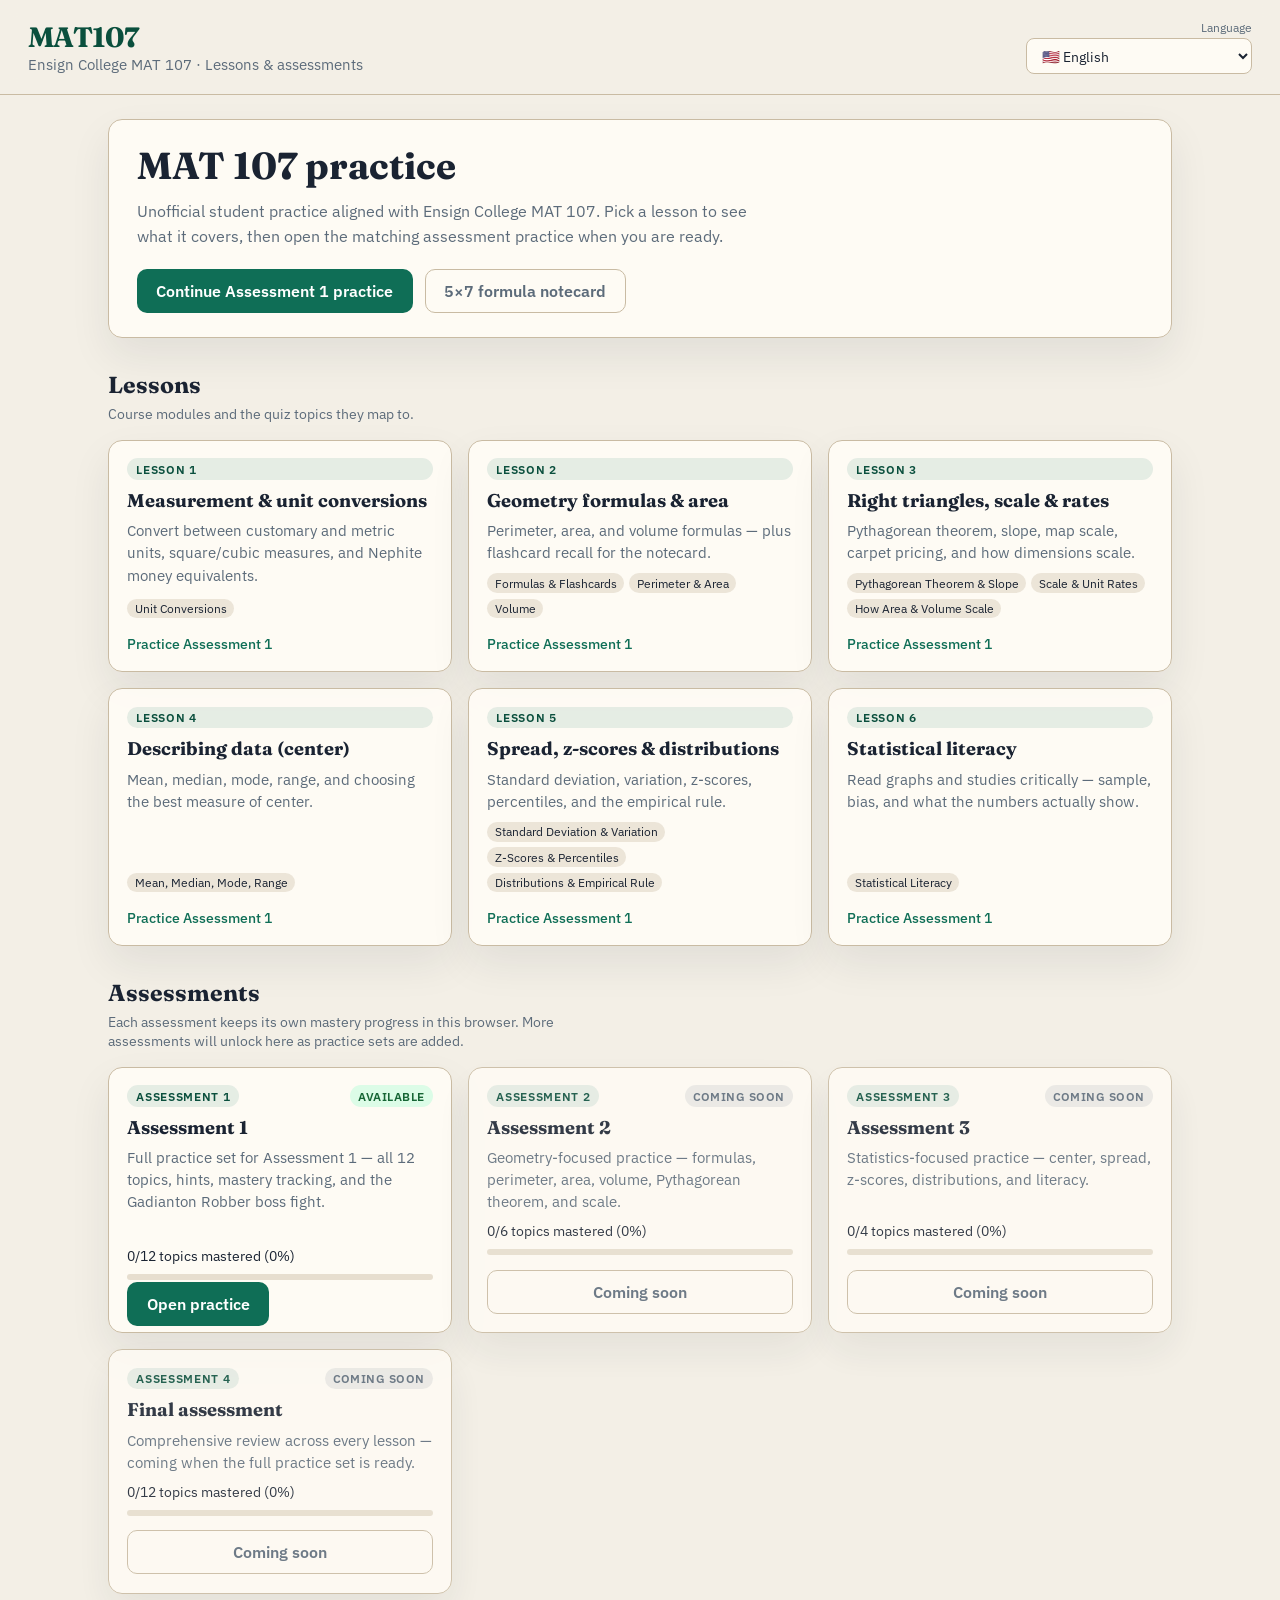
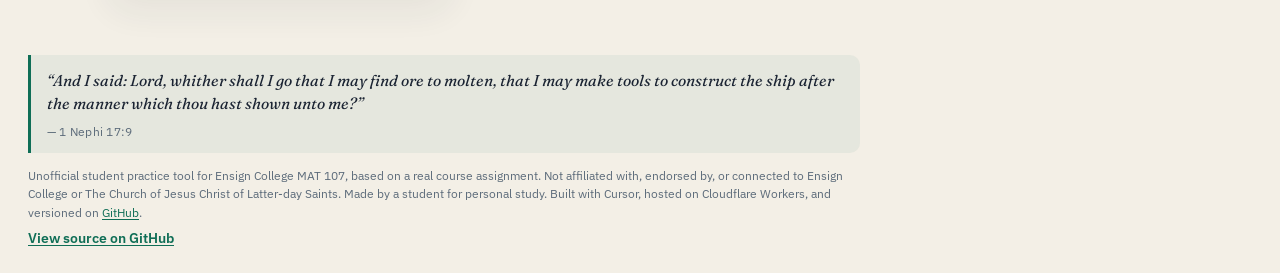
==== index.html @ e467c23d "Add course hub with lessons and multi-assessment routing. Move the quiz to quiz.html with per-assess" ====
<!DOCTYPE html>
<html lang="en" data-i18n-title="course.title">
<head>
  <meta charset="UTF-8" />
  <meta name="viewport" content="width=device-width, initial-scale=1" />
  <title>Ensign College MAT 107 · Lessons &amp; assessments</title>
  <link rel="preconnect" href="https://fonts.googleapis.com" />
  <link rel="preconnect" href="https://fonts.gstatic.com" crossorigin />
  <link href="https://fonts.googleapis.com/css2?family=Fraunces:opsz,wght@9..144,500;9..144,700&family=IBM+Plex+Sans:wght@400;500;600&family=IBM+Plex+Mono:wght@400;500&display=swap" rel="stylesheet" />
  <link rel="stylesheet" href="css/style.css" />
</head>
<body class="course-page">
  <div class="bg-grid" aria-hidden="true"></div>
  <header class="top">
    <div class="brand">
      <span class="brand-mark">MAT107</span>
      <span class="brand-sub" data-i18n="course.brand_sub">Ensign College MAT 107 · Lessons &amp; assessments</span>
    </div>
    <div class="top-right">
      <label class="lang-wrap" for="lang-select">
        <span class="lang-label" data-i18n="lang_label">Language</span>
        <select id="lang-select" class="lang-select" aria-label="Language"></select>
      </label>
    </div>
  </header>

  <main class="course-layout">
    <section class="panel course-intro">
      <h1 class="course-title" data-i18n="course.heading">MAT 107 practice</h1>
      <p class="course-lead" data-i18n="course.lead">Unofficial student practice aligned with Ensign College MAT 107. Pick a lesson to see what it covers, then open the matching assessment practice when you are ready.</p>
      <div class="course-quick">
        <a class="primary course-cta" href="quiz.html?a=assessment1" data-i18n="course.continue_a1">Continue Assessment 1 practice</a>
        <a class="ghost course-cta" href="notecard.html" target="_blank" rel="noopener" data-i18n="btn_notecard">5×7 formula notecard</a>
      </div>
    </section>

    <section class="course-section">
      <h2 data-i18n="course.lessons_heading">Lessons</h2>
      <p class="muted section-blurb" data-i18n="course.lessons_blurb">Course modules and the quiz topics they map to.</p>
      <div id="lesson-list" class="card-grid" aria-live="polite"></div>
    </section>

    <section class="course-section">
      <h2 data-i18n="course.assessments_heading">Assessments</h2>
      <p class="muted section-blurb" data-i18n="course.assessments_blurb">Each assessment keeps its own mastery progress in this browser. More assessments will unlock here as practice sets are added.</p>
      <div id="assessment-list" class="card-grid" aria-live="polite"></div>
    </section>
  </main>

  <footer class="site-footer">
    <blockquote class="scripture-quote">
      <p data-i18n="scripture_quote">“And I said: Lord, whither shall I go that I may find ore to molten, that I may make tools to construct the ship after the manner which thou hast shown unto me?”</p>
      <cite data-i18n="scripture_cite">— 1 Nephi 17:9</cite>
    </blockquote>
    <p data-i18n-html="disclaimer">Unofficial student practice tool for Ensign College MAT 107, based on a real course assignment. Not affiliated with, endorsed by, or connected to Ensign College or The Church of Jesus Christ of Latter-day Saints. Made by a student for personal study. Built with Cursor, hosted on Cloudflare Workers, and versioned on <a href="https://github.com/aaronjsmith/mat107" target="_blank" rel="noopener noreferrer">GitHub</a>.</p>
    <p class="footer-links"><a href="https://github.com/aaronjsmith/mat107" target="_blank" rel="noopener noreferrer" data-i18n="footer_github">View source on GitHub</a></p>
  </footer>

  <script src="lang/languages.js"></script>
  <script src="lang/en.js"></script>
  <script src="js/assessments.js"></script>
  <script src="js/i18n.js"></script>
  <script src="js/course.js"></script>
</body>
</html>
---- css/style.css ----
:root {
  --ink: #1a2332;
  --muted: #5c6b7a;
  --paper: #f3efe6;
  --panel: rgba(255, 252, 246, 0.92);
  --line: #c9bba3;
  --accent: #0f6e56;
  --accent-deep: #0a4f3d;
  --warn: #9a3412;
  --good: #166534;
  --bad: #991b1b;
  --good-bg: #dcfce7;
  --bad-bg: #fee2e2;
  --shadow: 0 18px 40px rgba(26, 35, 50, 0.08);
  --radius: 14px;
  --font: "IBM Plex Sans", system-ui, sans-serif;
  --display: "Fraunces", Georgia, serif;
  --mono: "IBM Plex Mono", ui-monospace, monospace;
}

* { box-sizing: border-box; }

html, body {
  margin: 0;
  min-height: 100%;
  font-family: var(--font);
  color: var(--ink);
  background: var(--paper);
}

.bg-grid {
  position: fixed;
  inset: 0;
  z-index: -1;
  background:
    radial-gradient(ellipse 80% 50% at 10% -10%, rgba(15, 110, 86, 0.12), transparent 55%),
    radial-gradient(ellipse 60% 40% at 100% 0%, rgba(154, 52, 18, 0.08), transparent 50%),
    linear-gradient(rgba(201, 187, 163, 0.35) 1px, transparent 1px),
    linear-gradient(90deg, rgba(201, 187, 163, 0.35) 1px, transparent 1px);
  background-size: auto, auto, 28px 28px, 28px 28px;
}

.top {
  display: flex;
  flex-wrap: wrap;
  align-items: center;
  justify-content: space-between;
  gap: 1rem;
  padding: 1.25rem 1.75rem;
  border-bottom: 1px solid var(--line);
  backdrop-filter: blur(8px);
  background: rgba(243, 239, 230, 0.75);
}

.top-right {
  display: flex;
  flex-wrap: wrap;
  align-items: center;
  gap: 1.25rem;
}

.lang-wrap {
  display: flex;
  flex-direction: column;
  align-items: flex-end;
  gap: 0.2rem;
  font-size: 0.75rem;
  color: var(--muted);
}

.lang-select {
  font-family: var(--font), "Segoe UI Emoji", "Apple Color Emoji", "Noto Color Emoji", sans-serif;
  font-size: 0.9rem;
  color: var(--ink);
  background: var(--panel);
  border: 1px solid var(--line);
  border-radius: 8px;
  padding: 0.4rem 0.65rem;
  min-width: 13rem;
  cursor: pointer;
}

html[dir="rtl"] .lang-wrap {
  align-items: flex-start;
}

.brand-mark {
  font-family: var(--display);
  font-weight: 700;
  font-size: 1.75rem;
  letter-spacing: -0.02em;
  color: var(--accent-deep);
  display: block;
}

.brand-sub {
  color: var(--muted);
  font-size: 0.95rem;
}

.site-footer {
  margin: 0 auto;
  padding: 0.85rem 1.75rem 1.5rem;
  max-width: 1400px;
}

.scripture-quote {
  margin: 0 0 0.85rem;
  padding: 0.85rem 1rem;
  border-left: 3px solid var(--accent);
  background: rgba(15, 110, 86, 0.06);
  border-radius: 0 10px 10px 0;
  max-width: 52rem;
}

.scripture-quote p {
  margin: 0;
  font-family: var(--display);
  font-size: 0.98rem;
  line-height: 1.5;
  color: var(--ink);
  font-style: italic;
  max-width: none;
}

.scripture-quote cite {
  display: block;
  margin-top: 0.45rem;
  font-family: var(--font);
  font-style: normal;
  font-size: 0.78rem;
  color: var(--muted);
  letter-spacing: 0.02em;
}

.site-footer > p {
  margin: 0;
  font-size: 0.78rem;
  line-height: 1.45;
  color: var(--muted);
  max-width: 52rem;
}

.site-footer a {
  color: var(--accent);
  text-underline-offset: 2px;
}

.site-footer .footer-links {
  margin-top: 0.55rem;
  font-size: 0.85rem;
  font-weight: 600;
}

.stats-bar {
  display: flex;
  gap: 1.5rem;
}

.stat {
  text-align: right;
}

.stat-val {
  display: block;
  font-family: var(--mono);
  font-weight: 500;
  font-size: 1.35rem;
}

.stat-lbl {
  font-size: 0.75rem;
  text-transform: uppercase;
  letter-spacing: 0.06em;
  color: var(--muted);
}

.layout {
  display: grid;
  grid-template-columns: minmax(200px, 240px) minmax(0, 1fr) minmax(200px, 260px);
  gap: 1.25rem;
  padding: 1.25rem 1.75rem 2.5rem;
  max-width: 1280px;
  margin: 0 auto;
}

.panel {
  background: var(--panel);
  border: 1px solid var(--line);
  border-radius: var(--radius);
  box-shadow: var(--shadow);
  padding: 1.15rem 1.2rem;
}

.panel h2 {
  font-family: var(--display);
  font-size: 1.15rem;
  margin: 0 0 0.35rem;
}

.muted {
  color: var(--muted);
  font-size: 0.85rem;
  margin: 0 0 1rem;
  line-height: 1.4;
}

.topic, .topic-list .topic {
  display: block;
  width: 100%;
  text-align: left;
  border: 1px solid transparent;
  background: transparent;
  padding: 0.55rem 0.7rem;
  border-radius: 8px;
  font: inherit;
  color: var(--ink);
  cursor: pointer;
  margin-bottom: 0.25rem;
}

.topic:hover { background: rgba(15, 110, 86, 0.08); }
.topic.active {
  background: rgba(15, 110, 86, 0.14);
  border-color: rgba(15, 110, 86, 0.35);
  font-weight: 600;
}

.topic.topic-sub {
  margin-left: 0.85rem;
  width: calc(100% - 0.85rem);
  font-size: 0.92rem;
  padding-top: 0.4rem;
  padding-bottom: 0.4rem;
  color: var(--muted);
}

.topic.topic-sub.active {
  color: var(--ink);
}

.topic.topic-boss {
  margin-top: 0.65rem;
  border: 1px solid rgba(180, 83, 9, 0.35);
  background: rgba(180, 83, 9, 0.08);
  font-weight: 600;
}

.topic.topic-boss:hover:not(:disabled) {
  background: rgba(180, 83, 9, 0.14);
}

.topic.topic-boss.active {
  background: rgba(180, 83, 9, 0.2);
  border-color: rgba(180, 83, 9, 0.55);
}

.topic.topic-boss:disabled {
  opacity: 0.55;
  cursor: not-allowed;
}

.topic.topic-boss.cleared {
  border-color: rgba(15, 110, 86, 0.45);
  background: rgba(15, 110, 86, 0.12);
}

.topic.topic-boss.practice {
  border-style: dashed;
}

.topic .m {
  float: right;
  font-family: var(--mono);
  font-size: 0.8rem;
  color: var(--muted);
}

.linkish {
  background: none;
  border: none;
  color: var(--accent);
  font: inherit;
  font-size: 0.9rem;
  cursor: pointer;
  padding: 0;
  margin-top: 1rem;
  text-decoration: underline;
  text-underline-offset: 3px;
}

a.linkish {
  display: inline-block;
}

.linkish.danger { color: var(--warn); }

.progress-actions {
  display: flex;
  flex-direction: column;
  align-items: flex-start;
  gap: 0.55rem;
  margin-top: 1.25rem;
}

.progress-actions .linkish {
  margin-top: 0;
}

.progress-actions .notecard-note {
  margin: -0.15rem 0 0.15rem;
  font-size: 0.72rem;
  max-width: 14rem;
  line-height: 1.35;
}

.quiz {
  min-height: 420px;
  display: flex;
  flex-direction: column;
}

.quiz-meta {
  display: flex;
  flex-direction: column;
  align-items: stretch;
  gap: 0.65rem;
  margin-bottom: 0.75rem;
}

.quiz-meta-row {
  display: flex;
  justify-content: space-between;
  align-items: center;
  gap: 0.75rem;
  min-width: 0;
}

.quiz-meta-left {
  display: flex;
  align-items: center;
  gap: 0.55rem;
  min-width: 0;
}

.boss-face {
  display: flex;
  align-items: center;
  justify-content: center;
  align-self: center;
  width: auto;
  height: auto;
  margin: 0.15rem 0 0.25rem;
  padding: 0;
  font-size: 72pt;
  line-height: 1;
  border: none;
  border-radius: 0;
  background: transparent;
  flex-shrink: 0;
  transition: transform 0.15s ease;
}

.boss-face[hidden] {
  display: none !important;
}

.boss-face.hit {
  animation: boss-hit 2s ease;
  filter: drop-shadow(0 0 10px rgba(220, 38, 38, 0.95))
    drop-shadow(0 0 22px rgba(185, 28, 28, 0.75))
    drop-shadow(0 0 36px rgba(153, 27, 27, 0.45));
}

.boss-face.dead {
  animation: boss-dead 0.55s ease;
}

@keyframes boss-hit {
  0% { transform: scale(1) rotate(0deg); }
  12% { transform: scale(1.28) rotate(-14deg); }
  28% { transform: scale(0.9) rotate(10deg); }
  45% { transform: scale(1.12) rotate(-6deg); }
  65% { transform: scale(0.96) rotate(4deg); }
  100% { transform: scale(1) rotate(0deg); }
}

@keyframes boss-dead {
  0% { transform: scale(1); }
  40% { transform: scale(1.4) rotate(10deg); }
  100% { transform: scale(1); }
}

.pill {
  display: inline-block;
  font-size: 0.75rem;
  font-weight: 600;
  letter-spacing: 0.04em;
  text-transform: uppercase;
  background: rgba(15, 110, 86, 0.12);
  color: var(--accent-deep);
  padding: 0.35rem 0.65rem;
  border-radius: 999px;
}

.prompt {
  font-family: var(--display);
  font-weight: 500;
  font-size: clamp(1.25rem, 2.2vw, 1.65rem);
  line-height: 1.35;
  margin: 0 0 1rem;
  white-space: pre-wrap;
}

.figure {
  display: flex;
  justify-content: center;
  align-items: center;
  margin: 0.25rem 0 1.15rem;
  padding: 0.5rem 0;
}

.figure:has(.emp-chart),
.figure:has(.z-table-wrap),
.figure:has(.q-refs) {
  display: block;
}

.q-refs {
  display: flex;
  flex-direction: column;
  gap: 0.85rem;
  width: 100%;
}

.z-table-wrap {
  width: 100%;
  max-width: 100%;
  background: #fff;
  border: 1px solid var(--line);
  border-radius: 10px;
  padding: 0.65rem 0.55rem 0.75rem;
  box-sizing: border-box;
  overflow-x: auto;
}

.z-table-caption {
  margin: 0 0 0.55rem;
  font-size: 0.78rem;
  color: var(--muted);
  text-align: center;
}

.z-table {
  display: grid;
  grid-template-columns: repeat(4, minmax(7.5rem, 1fr));
  gap: 0.45rem;
  min-width: 32rem;
}

.z-col {
  width: 100%;
  border-collapse: collapse;
  font-size: 0.72rem;
  font-family: var(--mono);
}

.z-col th,
.z-col td {
  padding: 0.22rem 0.35rem;
  text-align: right;
  border-bottom: 1px solid rgba(201, 187, 163, 0.45);
}

.z-col th {
  background: #1e3a5f;
  color: #fff;
  font-weight: 600;
  text-align: center;
  position: sticky;
  top: 0;
}

.z-col td:first-child,
.z-col th:first-child {
  text-align: left;
}

.z-col tr.alt td {
  background: rgba(30, 58, 95, 0.07);
}

.q-svg {
  display: block;
  width: min(100%, 380px);
  max-width: 100%;
  height: auto;
  margin: 0 auto;
  overflow: visible;
  background: #fff;
  border: 1px solid var(--line);
  border-radius: 10px;
  box-sizing: content-box;
}

.emp-chart {
  width: 100%;
  max-width: 100%;
}

.emp-chart-toggle {
  display: inline-flex;
  align-items: center;
  gap: 0.35rem;
  cursor: pointer;
  list-style: none;
  font-family: var(--font);
  font-size: 0.9rem;
  font-weight: 500;
  color: var(--accent-deep);
  background: rgba(15, 110, 86, 0.08);
  border: 1px solid var(--line);
  border-radius: 8px;
  padding: 0.45rem 0.75rem;
  user-select: none;
}

.emp-chart-toggle::-webkit-details-marker {
  display: none;
}

.emp-chart-toggle::before {
  content: "▸";
  font-size: 0.75rem;
  line-height: 1;
  color: var(--accent);
}

.emp-chart[open] .emp-chart-toggle::before {
  content: "▾";
}

.emp-chart-body {
  margin-top: 0.75rem;
  background: #fff;
  border: 1px solid var(--line);
  border-radius: 10px;
  padding: 0.55rem 0.45rem 0.65rem;
}

.emp-chart-caption {
  margin: 0 0 0.45rem;
  font-size: 0.78rem;
  color: var(--muted);
  text-align: center;
}

.emp-curve-svg {
  width: min(100%, 640px);
  border: none;
}

.hint-stack {
  display: flex;
  flex-direction: column;
  gap: 0.65rem;
  margin-bottom: 1rem;
}

.hint {
  background: rgba(154, 52, 18, 0.08);
  border-left: 3px solid var(--warn);
  padding: 0.65rem 0.85rem;
  font-size: 0.95rem;
  margin: 0;
  white-space: pre-wrap;
}

.setup {
  font-family: var(--mono);
  font-size: 0.95rem;
  line-height: 1.45;
  background: rgba(15, 110, 86, 0.08);
  border-left: 3px solid var(--accent);
  padding: 0.75rem 0.9rem;
  margin: 0;
  white-space: pre-wrap;
  overflow-x: auto;
}

.calc {
  font-family: var(--mono);
  font-size: 0.88rem;
  line-height: 1.45;
  background: rgba(30, 58, 95, 0.08);
  border-left: 3px solid #1e3a5f;
  padding: 0.75rem 0.9rem;
  margin: 0;
  white-space: pre-wrap;
  overflow-x: auto;
}

.clarify {
  font-size: 0.95rem;
  line-height: 1.5;
  background: rgba(124, 58, 237, 0.07);
  border-left: 3px solid #7c3aed;
  padding: 0.75rem 0.9rem;
  margin: 0;
  white-space: pre-wrap;
}

.clarify.ai {
  white-space: normal;
}

.clarify-link {
  color: var(--accent-deep);
  font-weight: 600;
}

.clarify-prompt {
  margin-top: 0.65rem;
  font-size: 0.85rem;
}

.clarify-prompt pre {
  margin: 0.4rem 0 0;
  padding: 0.55rem 0.65rem;
  background: rgba(26, 35, 50, 0.06);
  border-radius: 8px;
  white-space: pre-wrap;
  font-family: var(--mono);
  font-size: 0.8rem;
}

.hint-btns {
  display: flex;
  flex-wrap: wrap;
  gap: 0.5rem 0.85rem;
  justify-content: flex-end;
}

.hint-btns .linkish {
  margin-top: 0;
}

.hint-btns .linkish:disabled {
  color: var(--muted);
  text-decoration: none;
  cursor: default;
}

.choices {
  display: flex;
  flex-direction: column;
  gap: 0.5rem;
  margin-bottom: 1rem;
}

.choice {
  text-align: left;
  font: inherit;
  padding: 0.85rem 1rem;
  border-radius: 10px;
  border: 1px solid var(--line);
  background: #fff;
  cursor: pointer;
  transition: border-color 0.15s, background 0.15s;
}

.choice:hover:not(:disabled) {
  border-color: var(--accent);
  background: rgba(15, 110, 86, 0.06);
}

.choice:disabled { cursor: default; opacity: 0.95; }
.choice.right { border-color: var(--good); background: var(--good-bg); }
.choice.wrong { border-color: var(--bad); background: var(--bad-bg); }

.answer-form label {
  display: block;
  font-size: 0.8rem;
  text-transform: uppercase;
  letter-spacing: 0.05em;
  color: var(--muted);
  margin-bottom: 0.35rem;
}

.input-row {
  display: flex;
  align-items: center;
  gap: 0.5rem;
  margin-bottom: 0.5rem;
}

#q-input {
  flex: 1;
  font-family: var(--mono);
  font-size: 1.1rem;
  padding: 0.7rem 0.85rem;
  border: 1px solid var(--line);
  border-radius: 10px;
  background: #fff;
}

#q-input:focus {
  outline: 2px solid rgba(15, 110, 86, 0.35);
  border-color: var(--accent);
}

.unit {
  font-family: var(--mono);
  color: var(--muted);
  white-space: nowrap;
}

.multi-fields {
  display: flex;
  flex-direction: column;
  gap: 0.85rem;
}

.multi-field label {
  display: block;
  font-size: 0.8rem;
  text-transform: uppercase;
  letter-spacing: 0.05em;
  color: var(--muted);
  margin-bottom: 0.35rem;
}

.multi-field .input-row {
  margin-bottom: 0;
}

.multi-field input {
  flex: 1;
  font-family: var(--mono);
  font-size: 1.1rem;
  padding: 0.7rem 0.85rem;
  border: 1px solid var(--line);
  border-radius: 10px;
  background: #fff;
}

.multi-field input:focus {
  outline: 2px solid rgba(15, 110, 86, 0.35);
  border-color: var(--accent);
}

.multi-widget-label {
  display: block;
  font-size: 0.8rem;
  text-transform: uppercase;
  letter-spacing: 0.05em;
  color: var(--muted);
  margin-bottom: 0.35rem;
}

.fraction-input {
  display: inline-grid;
  grid-template-columns: 1fr;
  justify-items: center;
  gap: 0.15rem;
  min-width: 5rem;
}

.fraction-input input {
  width: 4.5rem;
  text-align: center;
}

.fraction-bar {
  display: block;
  width: 100%;
  height: 2px;
  background: var(--ink);
  border-radius: 1px;
}

.multi-unit-value .unit-value-row {
  align-items: stretch;
}

.multi-unit-value .unit-value-row input {
  flex: 1;
  min-width: 5rem;
}

.unit-select {
  font-family: var(--mono);
  font-size: 1rem;
  padding: 0.65rem 0.75rem;
  border: 1px solid var(--line);
  border-radius: 10px;
  background: #fff;
  min-width: 7rem;
}

.digit-input {
  width: 2.4rem !important;
  flex: 0 0 auto !important;
  text-align: center;
  padding-left: 0.35rem !important;
  padding-right: 0.35rem !important;
}

.division-work {
  font-family: var(--mono);
  font-size: 1.35rem;
  line-height: 1.2;
  display: inline-block;
}

.div-row {
  display: flex;
  align-items: flex-end;
  gap: 0.35rem;
}

.div-gutter {
  width: 2.5rem;
  flex-shrink: 0;
}

.div-quotient-digits {
  display: flex;
  gap: 0.25rem;
  padding-left: 2.85rem;
}

.div-remainder {
  display: flex;
  align-items: center;
  gap: 0.25rem;
  margin-left: 0.5rem;
  font-size: 1rem;
  color: var(--muted);
}

.div-rem-label {
  font-weight: 600;
}

.div-bar {
  height: 2px;
  background: var(--ink);
  margin: 0.15rem 0 0.2rem 2.85rem;
  min-width: 6rem;
}

.problem-row .div-divisor {
  min-width: 2rem;
  text-align: right;
}

.div-paren {
  margin-right: 0.15rem;
}

.div-dividend {
  letter-spacing: 0.12em;
}

.math-insert {
  display: flex;
  flex-wrap: wrap;
  gap: 0.4rem;
  margin: 0.15rem 0 0.55rem;
}

.math-btn {
  font-family: var(--mono);
  font-size: 0.95rem;
  font-weight: 500;
  min-width: 2.4rem;
  padding: 0.35rem 0.55rem;
  border-radius: 8px;
  border: 1px solid var(--line);
  background: #fff;
  color: var(--ink);
  cursor: pointer;
  line-height: 1.2;
}

.math-btn:hover {
  border-color: var(--accent);
  color: var(--accent-deep);
  background: rgba(15, 110, 86, 0.06);
}

.math-btn:focus-visible {
  outline: 2px solid rgba(15, 110, 86, 0.35);
  outline-offset: 1px;
}

.primary, .ghost {
  font: inherit;
  font-weight: 600;
  border-radius: 10px;
  padding: 0.7rem 1.15rem;
  cursor: pointer;
  border: 1px solid transparent;
}

.primary {
  background: var(--accent);
  color: #fff;
}

.primary:hover { background: var(--accent-deep); }

.ghost {
  background: transparent;
  border-color: var(--line);
  color: var(--muted);
}

.btn-with-icon {
  display: inline-flex;
  align-items: center;
  gap: 0.4rem;
}

.btn-with-icon .btn-icon {
  flex-shrink: 0;
  display: block;
}

.answer-actions {
  display: flex;
  flex-wrap: wrap;
  align-items: center;
  gap: 0.75rem;
  margin-top: 0.35rem;
}

.answer-actions #btn-next {
  margin-left: auto;
}

.scratch-pad {
  margin-top: 1.15rem;
  display: flex;
  flex-direction: column;
  gap: 0.4rem;
}

.scratch-head {
  display: flex;
  flex-wrap: wrap;
  align-items: center;
  justify-content: space-between;
  gap: 0.5rem 0.75rem;
}

.scratch-pad label {
  font-size: 0.75rem;
  letter-spacing: 0.04em;
  text-transform: uppercase;
  color: var(--muted);
  font-weight: 600;
}

.notes-tools {
  display: flex;
  flex-wrap: wrap;
  gap: 0.35rem;
}

.notes-tool {
  font: inherit;
  font-size: 0.78rem;
  font-weight: 600;
  padding: 0.28rem 0.55rem;
  border-radius: 7px;
  border: 1px solid var(--line);
  background: #fff;
  color: var(--muted);
  cursor: pointer;
}

.notes-tool:hover {
  border-color: var(--accent);
  color: var(--accent-deep);
  background: rgba(15, 110, 86, 0.06);
}

.notes-status {
  margin: 0;
  font-size: 0.78rem;
  color: var(--muted);
  font-family: var(--mono);
}

.scratch-pad textarea {
  width: 100%;
  min-height: 6.5rem;
  resize: vertical;
  font-family: var(--mono);
  font-size: 0.9rem;
  line-height: 1.45;
  color: var(--ink);
  background: #fff;
  border: 1px solid var(--line);
  border-radius: 10px;
  padding: 0.7rem 0.85rem;
  box-sizing: border-box;
}

.scratch-pad textarea:focus {
  outline: 2px solid rgba(15, 110, 86, 0.28);
  outline-offset: 1px;
  border-color: var(--accent);
}

.modal[hidden],
.calc-panel[hidden] {
  display: none !important;
}

.modal {
  position: fixed;
  inset: 0;
  z-index: 80;
  display: grid;
  place-items: center;
  padding: 1rem;
  pointer-events: none;
}

.modal-backdrop {
  position: absolute;
  inset: 0;
  background: rgba(26, 35, 50, 0.45);
  backdrop-filter: blur(2px);
  pointer-events: auto;
}

.modal-card {
  position: relative;
  z-index: 1;
  width: min(100%, 340px);
  background: var(--panel);
  border: 1px solid var(--line);
  border-radius: 16px;
  box-shadow: var(--shadow);
  padding: 1rem 1rem 1.1rem;
  pointer-events: auto;
}

.calc-panel {
  position: fixed;
  z-index: 90;
  width: min(calc(100vw - 1.5rem), 320px);
  background: var(--panel);
  border: 1px solid var(--line);
  border-radius: 16px;
  box-shadow: 0 18px 40px rgba(26, 35, 50, 0.18);
  padding: 0.85rem 0.9rem 1rem;
  pointer-events: auto;
  user-select: none;
}

.calc-panel.is-docked-left {
  border-radius: 0 16px 16px 0;
  border-left: none;
}

.calc-panel.is-docked-right {
  border-radius: 16px 0 0 16px;
  border-right: none;
}

.calc-panel.is-dragging {
  opacity: 0.96;
  box-shadow: 0 22px 48px rgba(26, 35, 50, 0.28);
}

.calc-head,
.modal-head {
  display: flex;
  align-items: center;
  justify-content: space-between;
  gap: 0.75rem;
  margin-bottom: 0.85rem;
}

.calc-head {
  cursor: grab;
  touch-action: none;
  padding: 0.15rem 0.1rem;
  margin: -0.15rem -0.1rem 0.7rem;
  border-radius: 8px;
}

.calc-head:active,
.calc-panel.is-dragging .calc-head {
  cursor: grabbing;
}

.calc-head h2,
.modal-head h2 {
  margin: 0;
  font-family: var(--display);
  font-size: 1.25rem;
  font-weight: 700;
  pointer-events: none;
}

.modal-close {
  font: inherit;
  font-size: 1.4rem;
  line-height: 1;
  width: 2rem;
  height: 2rem;
  border: none;
  border-radius: 8px;
  background: transparent;
  color: var(--muted);
  cursor: pointer;
  flex-shrink: 0;
}

.modal-close:hover {
  background: rgba(26, 35, 50, 0.08);
  color: var(--ink);
}

.modal-body {
  margin: 0 0 1.1rem;
  color: var(--ink);
  line-height: 1.45;
  font-size: 0.98rem;
}

.modal-actions {
  display: flex;
  flex-wrap: wrap;
  justify-content: flex-end;
  gap: 0.65rem;
}

.modal-actions .primary,
.modal-actions .ghost {
  margin: 0;
  min-width: 6.5rem;
}

.boss-invite-card {
  width: min(100%, 380px);
  text-align: center;
}

.boss-invite-card .modal-head {
  text-align: left;
}

.boss-invite-face {
  margin: 0.15rem 0 0.75rem;
  font-size: 2.75rem;
  line-height: 1;
}

.boss-invite-card .modal-actions {
  justify-content: center;
}

.calc-display {
  width: 100%;
  box-sizing: border-box;
  font-family: var(--mono);
  font-size: 1.45rem;
  text-align: right;
  padding: 0.75rem 0.85rem;
  border: 1px solid var(--line);
  border-radius: 10px;
  background: #fff;
  color: var(--ink);
  margin-bottom: 0.75rem;
  user-select: text;
}

.calc-keys {
  display: grid;
  grid-template-columns: repeat(4, 1fr);
  gap: 0.45rem;
}

.calc-key {
  font: inherit;
  font-weight: 600;
  font-size: 1.05rem;
  padding: 0.7rem 0.35rem;
  border-radius: 10px;
  border: 1px solid var(--line);
  background: #fff;
  color: var(--ink);
  cursor: pointer;
}

.calc-key:hover {
  border-color: var(--accent);
  background: rgba(15, 110, 86, 0.06);
}

.calc-key.op {
  background: rgba(15, 110, 86, 0.1);
  color: var(--accent-deep);
}

.calc-key.fn {
  background: rgba(26, 35, 50, 0.05);
  color: var(--muted);
  font-size: 0.95rem;
}

.calc-key.eq {
  background: var(--accent);
  color: #fff;
  border-color: var(--accent);
}

.calc-key.eq:hover {
  background: var(--accent-deep);
}

.calc-key[data-calc="pi"] {
  grid-column: span 2;
}

.calc-key[data-calc="sq"] {
  grid-column: span 2;
}

.feedback {
  margin-top: 0.75rem;
  padding: 0.9rem 1rem;
  border-radius: 10px;
  font-size: 0.98rem;
  line-height: 1.45;
  white-space: pre-wrap;
}

.feedback.ok { background: var(--good-bg); color: var(--good); }
.feedback.no { background: var(--bad-bg); color: var(--bad); }

.mastery-pie {
  margin: 0.35rem 0 0.25rem;
}

.pie-chart-wrap {
  display: flex;
  flex-direction: column;
  align-items: center;
  gap: 0.35rem;
}

.mastery-pie-svg {
  width: min(100%, 220px);
  height: auto;
  display: block;
}

.mastery-pie-svg .pie-pct {
  font-family: var(--display);
  font-size: 22px;
  font-weight: 700;
  fill: var(--ink);
}

.mastery-pie-svg .pie-sub {
  font-family: var(--font);
  font-size: 10px;
  fill: var(--muted);
  letter-spacing: 0.04em;
  text-transform: uppercase;
}

.pie-summary {
  margin: 0;
  font-size: 0.78rem;
  color: var(--muted);
  text-align: center;
}

.mastery-topic-list {
  list-style: none;
  margin: 0.85rem 0 0;
  padding: 0;
  display: grid;
  gap: 0.55rem;
}

.mastery-topic {
  cursor: pointer;
  padding: 0.35rem 0.3rem 0.4rem;
  border-radius: 8px;
}

.mastery-topic:hover {
  background: rgba(15, 110, 86, 0.08);
}

.mastery-topic-head {
  display: grid;
  grid-template-columns: 10px 1fr auto;
  align-items: center;
  gap: 0.45rem;
  font-size: 0.74rem;
  line-height: 1.25;
  margin-bottom: 0.28rem;
}

.mastery-topic-head i {
  width: 10px;
  height: 10px;
  border-radius: 2px;
  display: block;
}

.mastery-topic-head span {
  overflow: hidden;
  text-overflow: ellipsis;
  white-space: nowrap;
  color: var(--ink);
}

.mastery-topic.mastered .mastery-topic-head span {
  color: var(--accent-deep);
  font-weight: 600;
}

.mastery-topic-head em {
  font-style: normal;
  font-family: var(--mono);
  color: var(--muted);
  font-size: 0.68rem;
  white-space: nowrap;
}

.mastery-topic .bar {
  height: 7px;
  background: rgba(26, 35, 50, 0.08);
  border-radius: 99px;
  overflow: hidden;
}

.mastery-topic .bar > i {
  display: block;
  height: 100%;
  border-radius: 99px;
  transition: width 0.35s ease;
  background: var(--accent);
}

@media (max-width: 960px) {
  .layout {
    grid-template-columns: 1fr;
  }
  .topics { order: 2; }
  .quiz { order: 1; }
  .mastery { order: 3; }
}

.brand-link {
  display: block;
  font-size: 0.8rem;
  color: var(--accent);
  text-decoration: none;
  margin-bottom: 0.35rem;
  font-weight: 500;
}

.brand-link:hover {
  text-decoration: underline;
}

.course-layout {
  max-width: 1120px;
  margin: 0 auto;
  padding: 1.5rem 1.75rem 3rem;
  display: flex;
  flex-direction: column;
  gap: 2rem;
}

.course-intro {
  padding: 1.5rem 1.75rem;
}

.course-title {
  font-family: var(--display);
  font-size: clamp(1.75rem, 4vw, 2.35rem);
  margin: 0 0 0.75rem;
  line-height: 1.15;
}

.course-lead {
  margin: 0 0 1.25rem;
  max-width: 62ch;
  color: var(--muted);
  line-height: 1.55;
}

.course-quick {
  display: flex;
  flex-wrap: wrap;
  gap: 0.75rem;
}

.course-cta {
  text-decoration: none;
  display: inline-flex;
  align-items: center;
  justify-content: center;
}

.course-section h2 {
  font-family: var(--display);
  margin: 0 0 0.35rem;
  font-size: 1.45rem;
}

.section-blurb {
  margin: 0 0 1rem;
  max-width: 62ch;
}

.card-grid {
  display: grid;
  grid-template-columns: repeat(auto-fill, minmax(280px, 1fr));
  gap: 1rem;
}

.course-card {
  background: var(--panel);
  border: 1px solid var(--line);
  border-radius: var(--radius);
  padding: 1.1rem 1.15rem 1.15rem;
  box-shadow: var(--shadow);
  display: flex;
  flex-direction: column;
  gap: 0.55rem;
}

.course-card h3 {
  margin: 0;
  font-family: var(--display);
  font-size: 1.15rem;
  line-height: 1.25;
}

.card-summary {
  margin: 0;
  color: var(--muted);
  font-size: 0.92rem;
  line-height: 1.5;
  flex: 1;
}

.card-head {
  display: flex;
  align-items: center;
  justify-content: space-between;
  gap: 0.5rem;
}

.card-badge {
  display: inline-block;
  font-size: 0.72rem;
  font-weight: 600;
  text-transform: uppercase;
  letter-spacing: 0.06em;
  color: var(--accent-deep);
  background: rgba(15, 110, 86, 0.1);
  border-radius: 999px;
  padding: 0.2rem 0.55rem;
}

.status-pill {
  font-size: 0.72rem;
  font-weight: 600;
  text-transform: uppercase;
  letter-spacing: 0.04em;
  border-radius: 999px;
  padding: 0.2rem 0.5rem;
}

.status-live {
  color: var(--good);
  background: var(--good-bg);
}

.status-soon {
  color: var(--muted);
  background: rgba(92, 107, 122, 0.12);
}

.topic-pills {
  display: flex;
  flex-wrap: wrap;
  gap: 0.35rem;
}

.topic-pill {
  font-size: 0.72rem;
  padding: 0.15rem 0.45rem;
  border-radius: 999px;
  background: rgba(201, 187, 163, 0.35);
  color: var(--ink);
}

.card-progress {
  margin: 0;
  font-size: 0.85rem;
  color: var(--ink);
}

.progress-bar {
  height: 6px;
  border-radius: 999px;
  background: rgba(201, 187, 163, 0.45);
  overflow: hidden;
}

.progress-fill {
  height: 100%;
  background: linear-gradient(90deg, var(--accent), #14b88a);
  border-radius: inherit;
  transition: width 0.25s ease;
}

.card-actions {
  margin-top: 0.35rem;
}

.card-link {
  font-size: 0.9rem;
  font-weight: 500;
  color: var(--accent);
  text-decoration: none;
}

.card-link:hover {
  text-decoration: underline;
}

.card-btn {
  width: 100%;
  text-align: center;
  text-decoration: none;
}

.assessment-card.is-soon {
  opacity: 0.88;
}

@media (max-width: 640px) {
  .course-layout {
    padding: 1rem 1rem 2.5rem;
  }
}
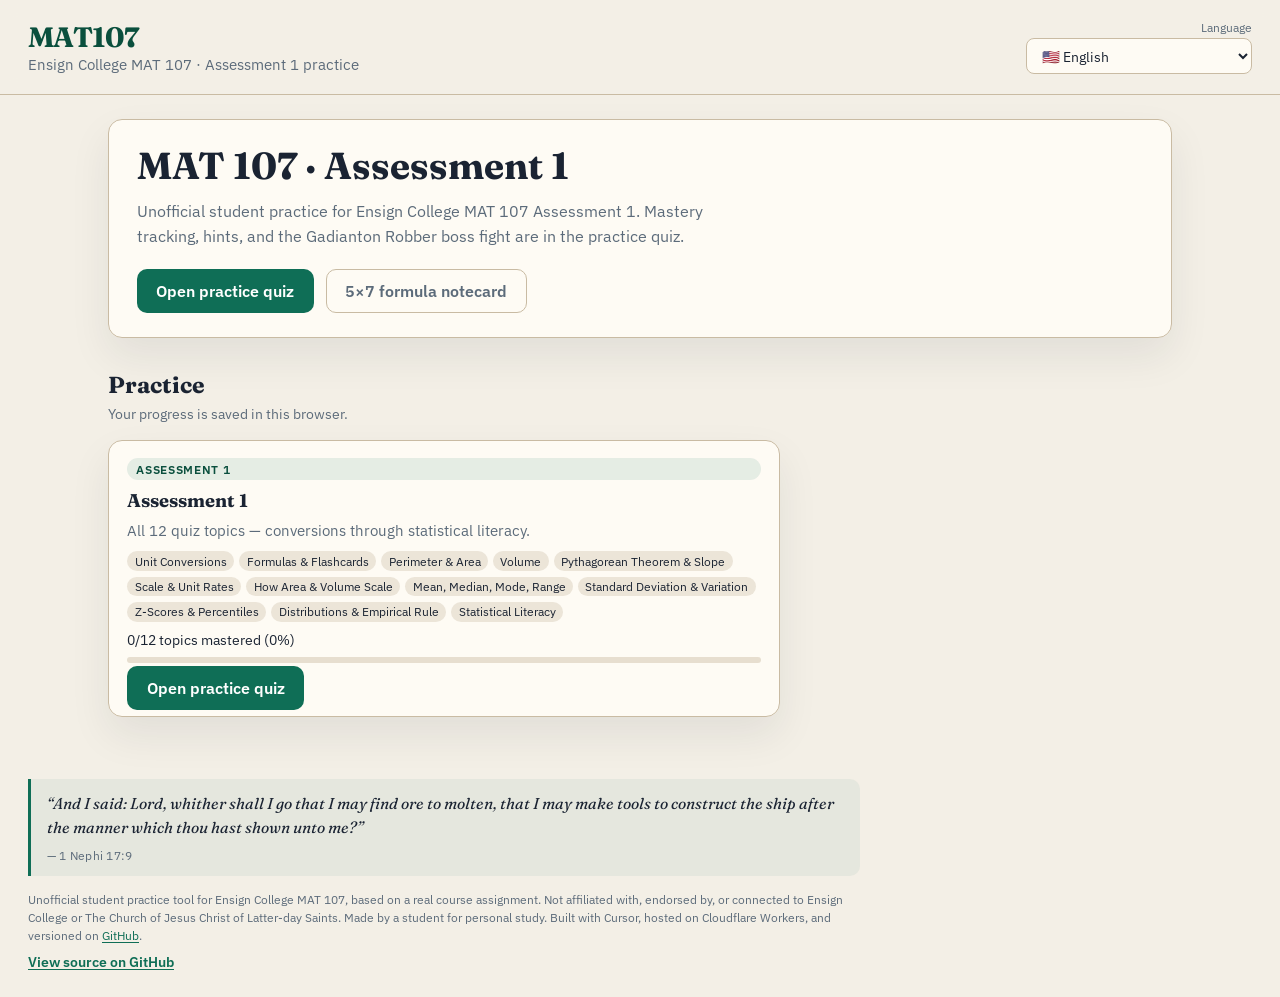
==== commit 97a8b617: "Simplify course hub to Assessment 1 only. Remove placeholder lessons and extra assessments; keep a s" ====
--- a/index.html
+++ b/index.html
@@ -3,7 +3,7 @@
 <head>
   <meta charset="UTF-8" />
   <meta name="viewport" content="width=device-width, initial-scale=1" />
-  <title>Ensign College MAT 107 · Lessons &amp; assessments</title>
+  <title>Ensign College MAT 107 · Assessment 1 practice</title>
   <link rel="preconnect" href="https://fonts.googleapis.com" />
   <link rel="preconnect" href="https://fonts.gstatic.com" crossorigin />
   <link href="https://fonts.googleapis.com/css2?family=Fraunces:opsz,wght@9..144,500;9..144,700&family=IBM+Plex+Sans:wght@400;500;600&family=IBM+Plex+Mono:wght@400;500&display=swap" rel="stylesheet" />
@@ -14,7 +14,7 @@
   <header class="top">
     <div class="brand">
       <span class="brand-mark">MAT107</span>
-      <span class="brand-sub" data-i18n="course.brand_sub">Ensign College MAT 107 · Lessons &amp; assessments</span>
+      <span class="brand-sub" data-i18n="course.brand_sub">Ensign College MAT 107 · Assessment 1 practice</span>
     </div>
     <div class="top-right">
       <label class="lang-wrap" for="lang-select">
@@ -26,24 +26,18 @@
 
   <main class="course-layout">
     <section class="panel course-intro">
-      <h1 class="course-title" data-i18n="course.heading">MAT 107 practice</h1>
-      <p class="course-lead" data-i18n="course.lead">Unofficial student practice aligned with Ensign College MAT 107. Pick a lesson to see what it covers, then open the matching assessment practice when you are ready.</p>
+      <h1 class="course-title" data-i18n="course.heading">MAT 107 · Assessment 1</h1>
+      <p class="course-lead" data-i18n="course.lead">Unofficial student practice for Ensign College MAT 107 Assessment 1. Mastery tracking, hints, and the Gadianton Robber boss fight are in the practice quiz.</p>
       <div class="course-quick">
-        <a class="primary course-cta" href="quiz.html?a=assessment1" data-i18n="course.continue_a1">Continue Assessment 1 practice</a>
+        <a class="primary course-cta" href="quiz.html?a=assessment1" data-i18n="course.continue_a1">Open practice quiz</a>
         <a class="ghost course-cta" href="notecard.html" target="_blank" rel="noopener" data-i18n="btn_notecard">5×7 formula notecard</a>
       </div>
     </section>
 
     <section class="course-section">
-      <h2 data-i18n="course.lessons_heading">Lessons</h2>
-      <p class="muted section-blurb" data-i18n="course.lessons_blurb">Course modules and the quiz topics they map to.</p>
-      <div id="lesson-list" class="card-grid" aria-live="polite"></div>
-    </section>
-
-    <section class="course-section">
-      <h2 data-i18n="course.assessments_heading">Assessments</h2>
-      <p class="muted section-blurb" data-i18n="course.assessments_blurb">Each assessment keeps its own mastery progress in this browser. More assessments will unlock here as practice sets are added.</p>
-      <div id="assessment-list" class="card-grid" aria-live="polite"></div>
+      <h2 data-i18n="course.assessments_heading">Practice</h2>
+      <p class="muted section-blurb" data-i18n="course.assessments_blurb">Your progress is saved in this browser.</p>
+      <div id="assessment-list" class="card-grid card-grid-single" aria-live="polite"></div>
     </section>
   </main>
 
--- a/css/style.css
+++ b/css/style.css
@@ -1557,6 +1557,11 @@
   opacity: 0.88;
 }
 
+.card-grid-single {
+  grid-template-columns: 1fr;
+  max-width: 42rem;
+}
+
 @media (max-width: 640px) {
   .course-layout {
     padding: 1rem 1rem 2.5rem;
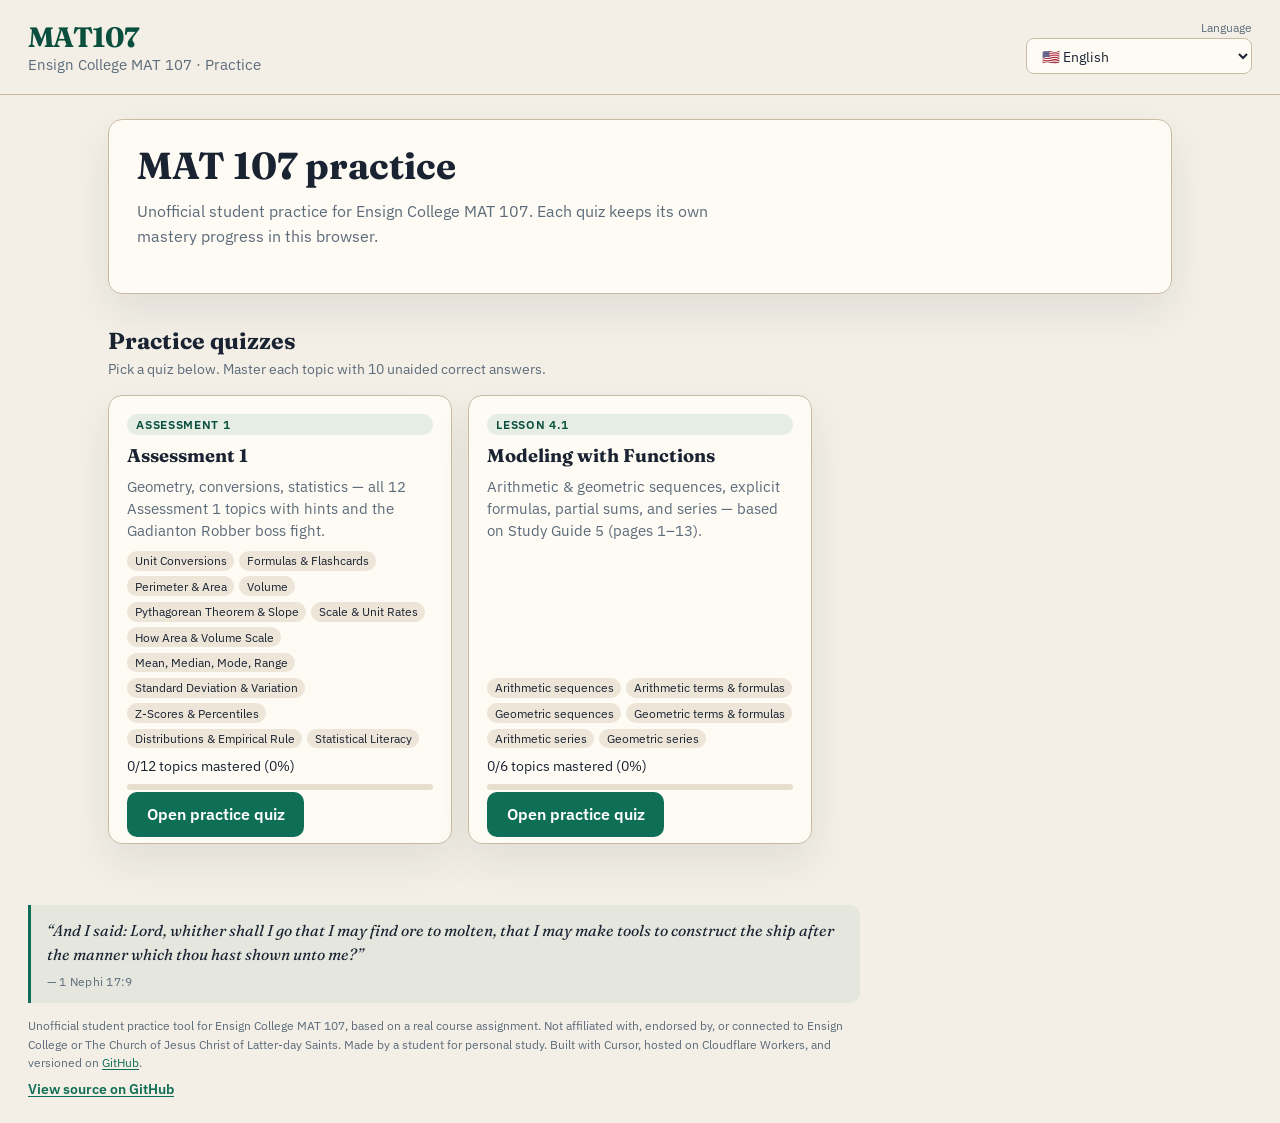
==== commit b5461f7e: "Add Lesson 4.1 Functions practice as a separate quiz. Introduce a dedicated sequences and series que" ====
--- a/index.html
+++ b/index.html
@@ -3,7 +3,7 @@
 <head>
   <meta charset="UTF-8" />
   <meta name="viewport" content="width=device-width, initial-scale=1" />
-  <title>Ensign College MAT 107 · Assessment 1 practice</title>
+  <title>Ensign College MAT 107 · Practice</title>
   <link rel="preconnect" href="https://fonts.googleapis.com" />
   <link rel="preconnect" href="https://fonts.gstatic.com" crossorigin />
   <link href="https://fonts.googleapis.com/css2?family=Fraunces:opsz,wght@9..144,500;9..144,700&family=IBM+Plex+Sans:wght@400;500;600&family=IBM+Plex+Mono:wght@400;500&display=swap" rel="stylesheet" />
@@ -14,7 +14,7 @@
   <header class="top">
     <div class="brand">
       <span class="brand-mark">MAT107</span>
-      <span class="brand-sub" data-i18n="course.brand_sub">Ensign College MAT 107 · Assessment 1 practice</span>
+      <span class="brand-sub" data-i18n="course.brand_sub">Ensign College MAT 107 · Practice</span>
     </div>
     <div class="top-right">
       <label class="lang-wrap" for="lang-select">
@@ -26,18 +26,14 @@
 
   <main class="course-layout">
     <section class="panel course-intro">
-      <h1 class="course-title" data-i18n="course.heading">MAT 107 · Assessment 1</h1>
-      <p class="course-lead" data-i18n="course.lead">Unofficial student practice for Ensign College MAT 107 Assessment 1. Mastery tracking, hints, and the Gadianton Robber boss fight are in the practice quiz.</p>
-      <div class="course-quick">
-        <a class="primary course-cta" href="quiz.html?a=assessment1" data-i18n="course.continue_a1">Open practice quiz</a>
-        <a class="ghost course-cta" href="notecard.html" target="_blank" rel="noopener" data-i18n="btn_notecard">5×7 formula notecard</a>
-      </div>
+      <h1 class="course-title" data-i18n="course.heading">MAT 107 practice</h1>
+      <p class="course-lead" data-i18n="course.lead">Unofficial student practice for Ensign College MAT 107. Each quiz keeps its own mastery progress in this browser.</p>
     </section>
 
     <section class="course-section">
-      <h2 data-i18n="course.assessments_heading">Practice</h2>
-      <p class="muted section-blurb" data-i18n="course.assessments_blurb">Your progress is saved in this browser.</p>
-      <div id="assessment-list" class="card-grid card-grid-single" aria-live="polite"></div>
+      <h2 data-i18n="course.assessments_heading">Practice quizzes</h2>
+      <p class="muted section-blurb" data-i18n="course.assessments_blurb">Pick a quiz below. Master each topic with 10 unaided correct answers.</p>
+      <div id="assessment-list" class="card-grid" aria-live="polite"></div>
     </section>
   </main>
 
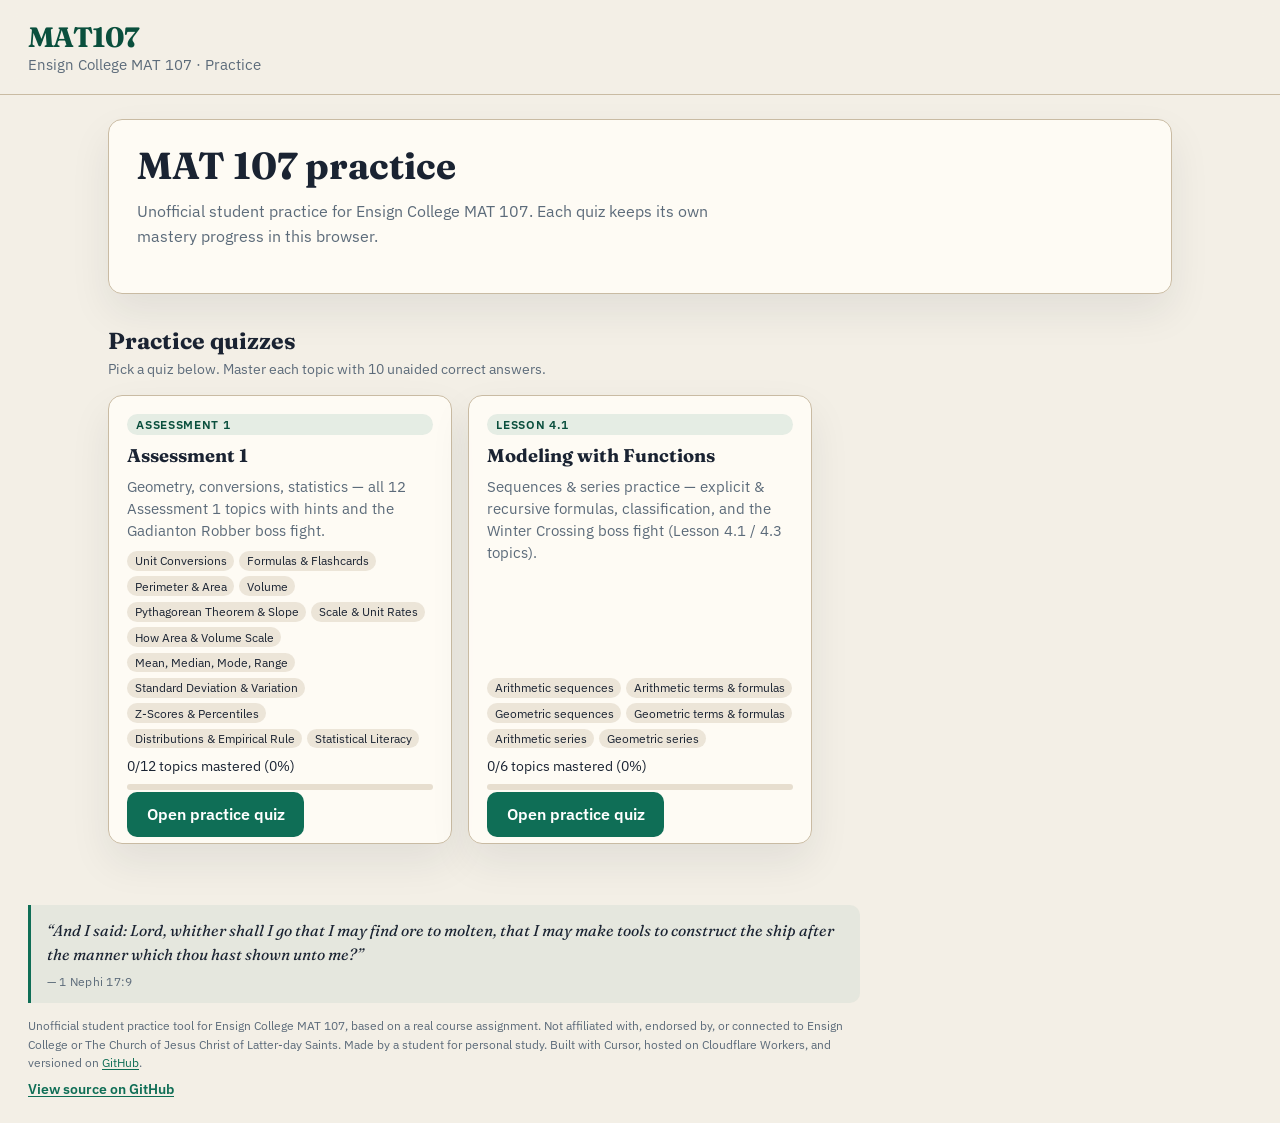
==== commit a4ec4123: "Expand Lesson 4.1 questions and drop non-English languages. Add recursive rules, sequence classifica" ====
--- a/index.html
+++ b/index.html
@@ -15,12 +15,6 @@
     <div class="brand">
       <span class="brand-mark">MAT107</span>
       <span class="brand-sub" data-i18n="course.brand_sub">Ensign College MAT 107 · Practice</span>
-    </div>
-    <div class="top-right">
-      <label class="lang-wrap" for="lang-select">
-        <span class="lang-label" data-i18n="lang_label">Language</span>
-        <select id="lang-select" class="lang-select" aria-label="Language"></select>
-      </label>
     </div>
   </header>
 
--- a/css/style.css
+++ b/css/style.css
@@ -407,9 +407,38 @@
   font-family: var(--display);
   font-weight: 500;
   font-size: clamp(1.25rem, 2.2vw, 1.65rem);
-  line-height: 1.35;
+  line-height: 1.45;
   margin: 0 0 1rem;
   white-space: pre-wrap;
+}
+
+/* Math notation — subscripts, superscripts, and inline formulas */
+.math-text sub,
+.math-text sup {
+  font-size: 0.72em;
+  font-weight: 600;
+  line-height: 0;
+  position: relative;
+  vertical-align: baseline;
+}
+
+.math-text sub {
+  bottom: -0.22em;
+}
+
+.math-text sup {
+  top: -0.5em;
+}
+
+.hint.math-text,
+.setup.math-text,
+.calc.math-text {
+  font-family: var(--mono);
+}
+
+.choice.math-text {
+  text-align: left;
+  line-height: 1.5;
 }
 
 .figure {
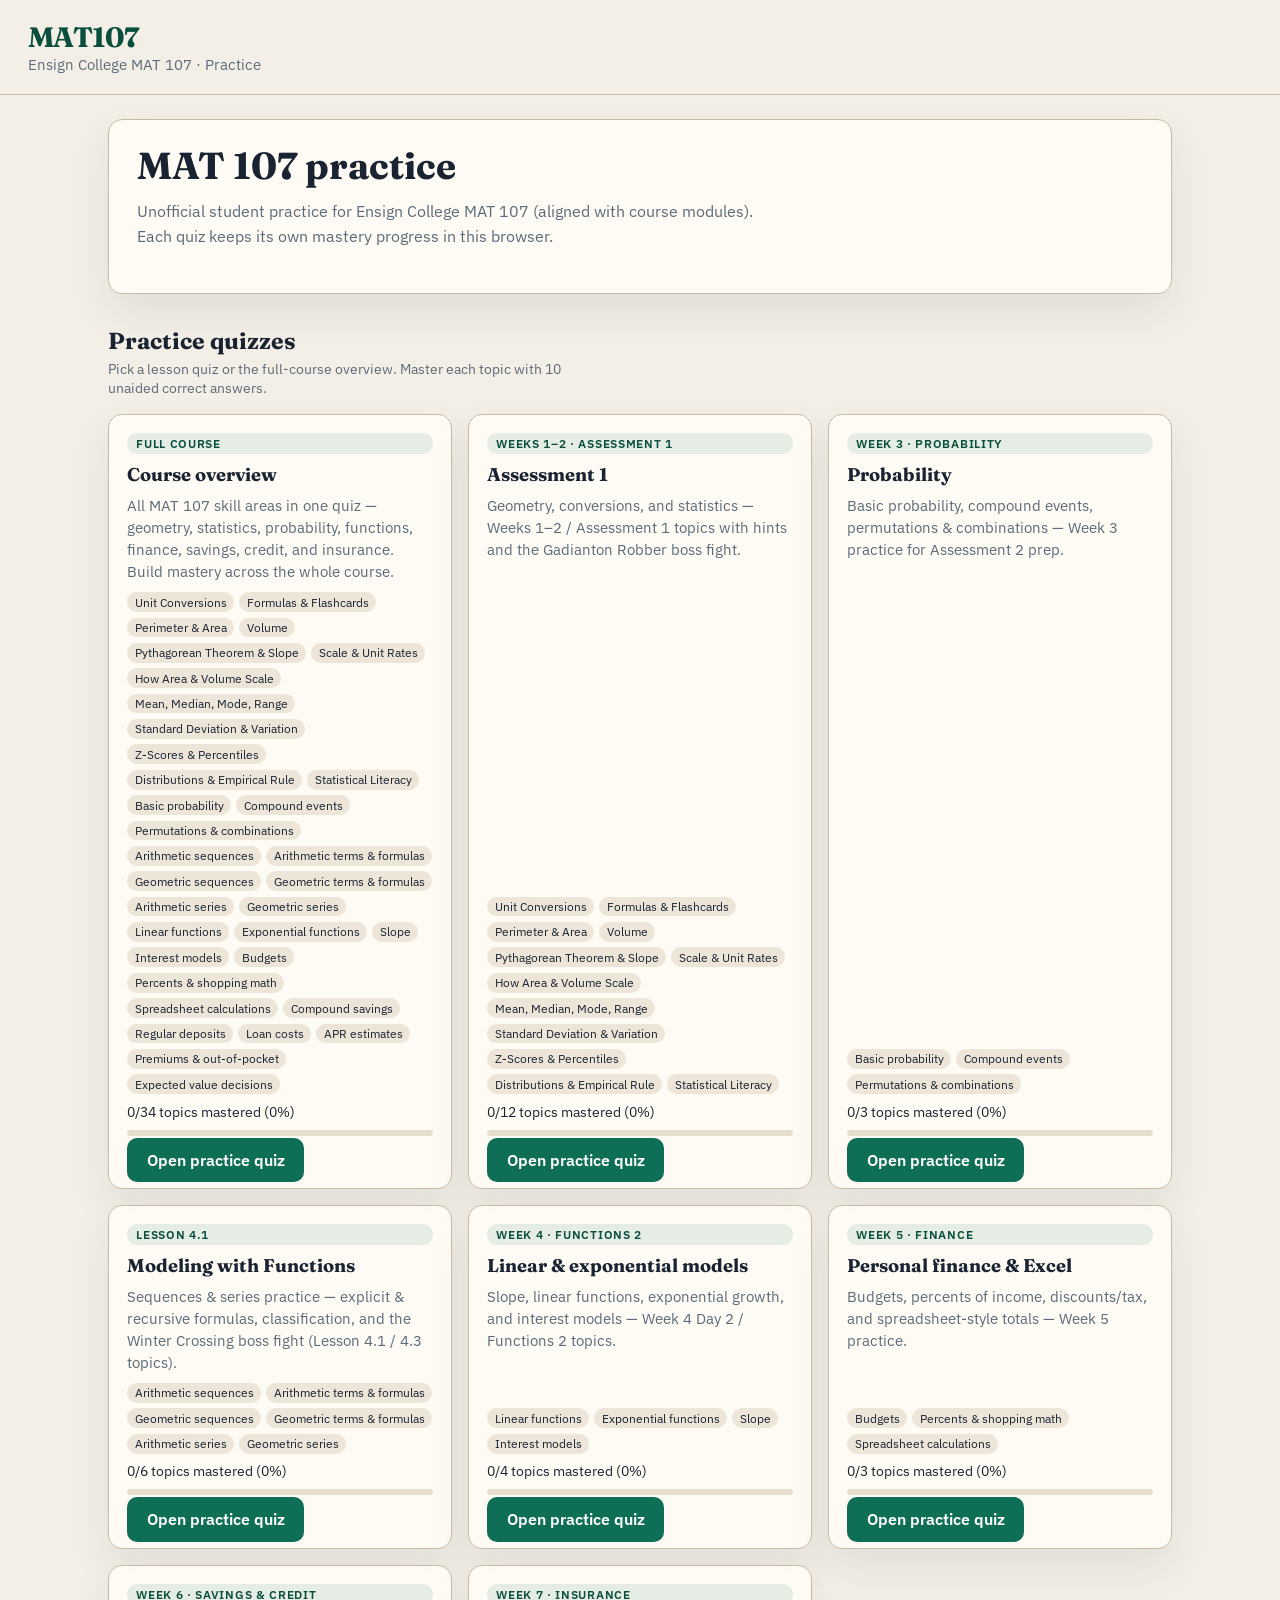
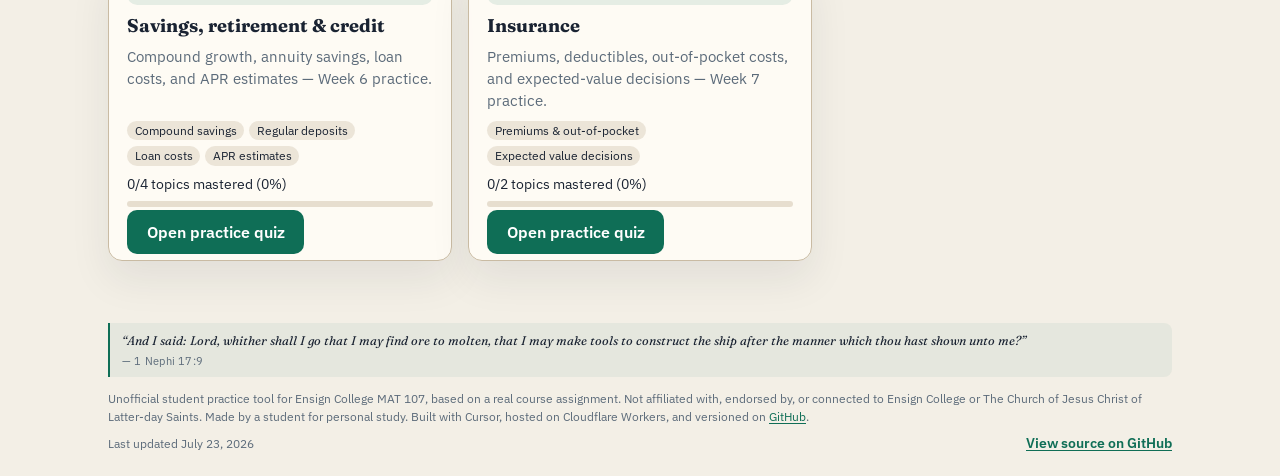
==== commit 66fe5d3a: "Tighten footer layout with last-updated date. Match footer width to page content, shrink the scriptu" ====
--- a/index.html
+++ b/index.html
@@ -37,7 +37,10 @@
       <cite data-i18n="scripture_cite">— 1 Nephi 17:9</cite>
     </blockquote>
     <p data-i18n-html="disclaimer">Unofficial student practice tool for Ensign College MAT 107, based on a real course assignment. Not affiliated with, endorsed by, or connected to Ensign College or The Church of Jesus Christ of Latter-day Saints. Made by a student for personal study. Built with Cursor, hosted on Cloudflare Workers, and versioned on <a href="https://github.com/aaronjsmith/mat107" target="_blank" rel="noopener noreferrer">GitHub</a>.</p>
-    <p class="footer-links"><a href="https://github.com/aaronjsmith/mat107" target="_blank" rel="noopener noreferrer" data-i18n="footer_github">View source on GitHub</a></p>
+    <div class="footer-meta">
+      <p class="footer-updated"><time datetime="2026-07-23" data-i18n="footer_updated">Last updated July 23, 2026</time></p>
+      <p class="footer-links"><a href="https://github.com/aaronjsmith/mat107" target="_blank" rel="noopener noreferrer" data-i18n="footer_github">View source on GitHub</a></p>
+    </div>
   </footer>
 
   <script src="lang/languages.js"></script>
--- a/css/style.css
+++ b/css/style.css
@@ -101,23 +101,30 @@
 .site-footer {
   margin: 0 auto;
   padding: 0.85rem 1.75rem 1.5rem;
-  max-width: 1400px;
+  max-width: 1280px;
+  width: 100%;
+  box-sizing: border-box;
+}
+
+body.course-page .site-footer {
+  max-width: 1120px;
 }
 
 .scripture-quote {
-  margin: 0 0 0.85rem;
-  padding: 0.85rem 1rem;
-  border-left: 3px solid var(--accent);
+  margin: 0 0 0.75rem;
+  padding: 0.55rem 0.75rem;
+  border-left: 2px solid var(--accent);
   background: rgba(15, 110, 86, 0.06);
-  border-radius: 0 10px 10px 0;
-  max-width: 52rem;
+  border-radius: 0 8px 8px 0;
+  width: 100%;
+  max-width: none;
 }
 
 .scripture-quote p {
   margin: 0;
   font-family: var(--display);
-  font-size: 0.98rem;
-  line-height: 1.5;
+  font-size: 0.78rem;
+  line-height: 1.4;
   color: var(--ink);
   font-style: italic;
   max-width: none;
@@ -125,10 +132,10 @@
 
 .scripture-quote cite {
   display: block;
-  margin-top: 0.45rem;
+  margin-top: 0.3rem;
   font-family: var(--font);
   font-style: normal;
-  font-size: 0.78rem;
+  font-size: 0.68rem;
   color: var(--muted);
   letter-spacing: 0.02em;
 }
@@ -138,7 +145,8 @@
   font-size: 0.78rem;
   line-height: 1.45;
   color: var(--muted);
-  max-width: 52rem;
+  max-width: none;
+  width: 100%;
 }
 
 .site-footer a {
@@ -146,8 +154,23 @@
   text-underline-offset: 2px;
 }
 
+.site-footer .footer-meta {
+  display: flex;
+  flex-wrap: wrap;
+  align-items: baseline;
+  justify-content: space-between;
+  gap: 0.5rem 1.25rem;
+  margin-top: 0.55rem;
+}
+
+.site-footer .footer-updated {
+  margin: 0;
+  font-size: 0.75rem;
+  color: var(--muted);
+}
+
 .site-footer .footer-links {
-  margin-top: 0.55rem;
+  margin: 0;
   font-size: 0.85rem;
   font-weight: 600;
 }
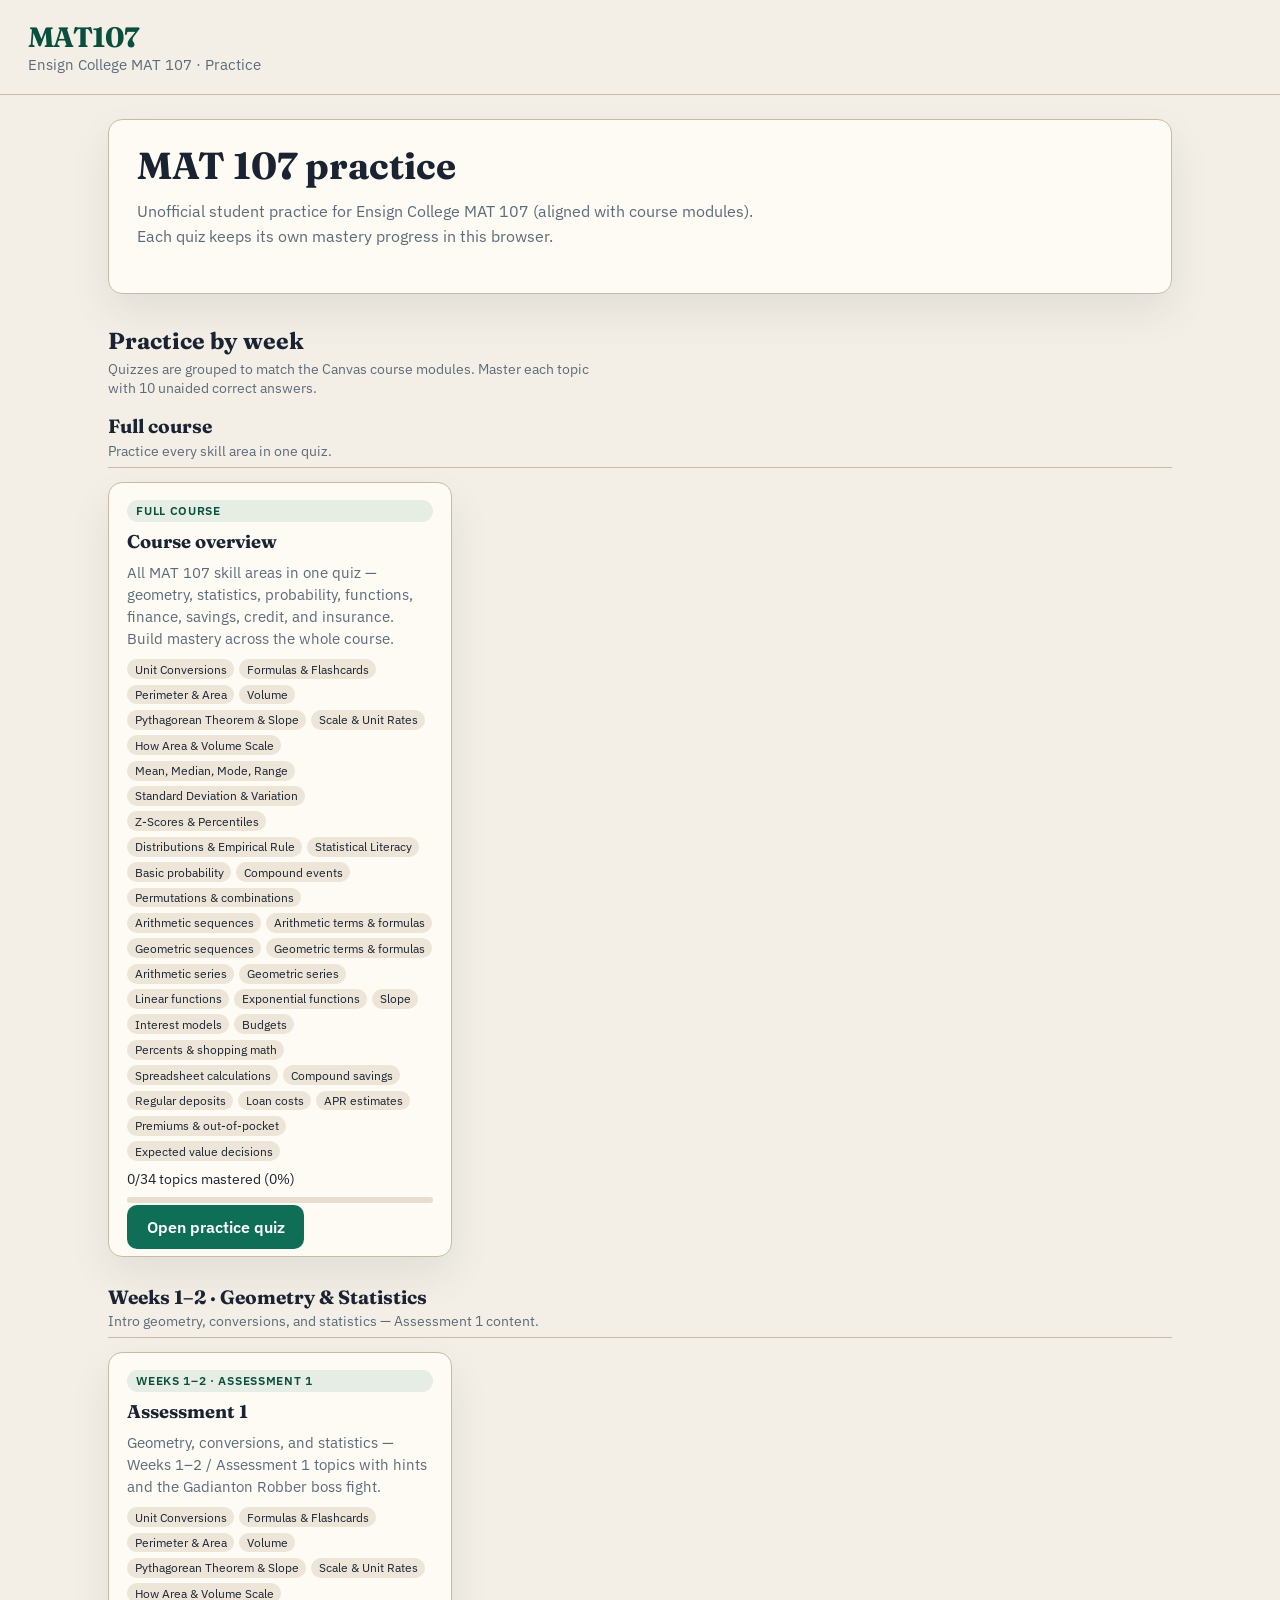
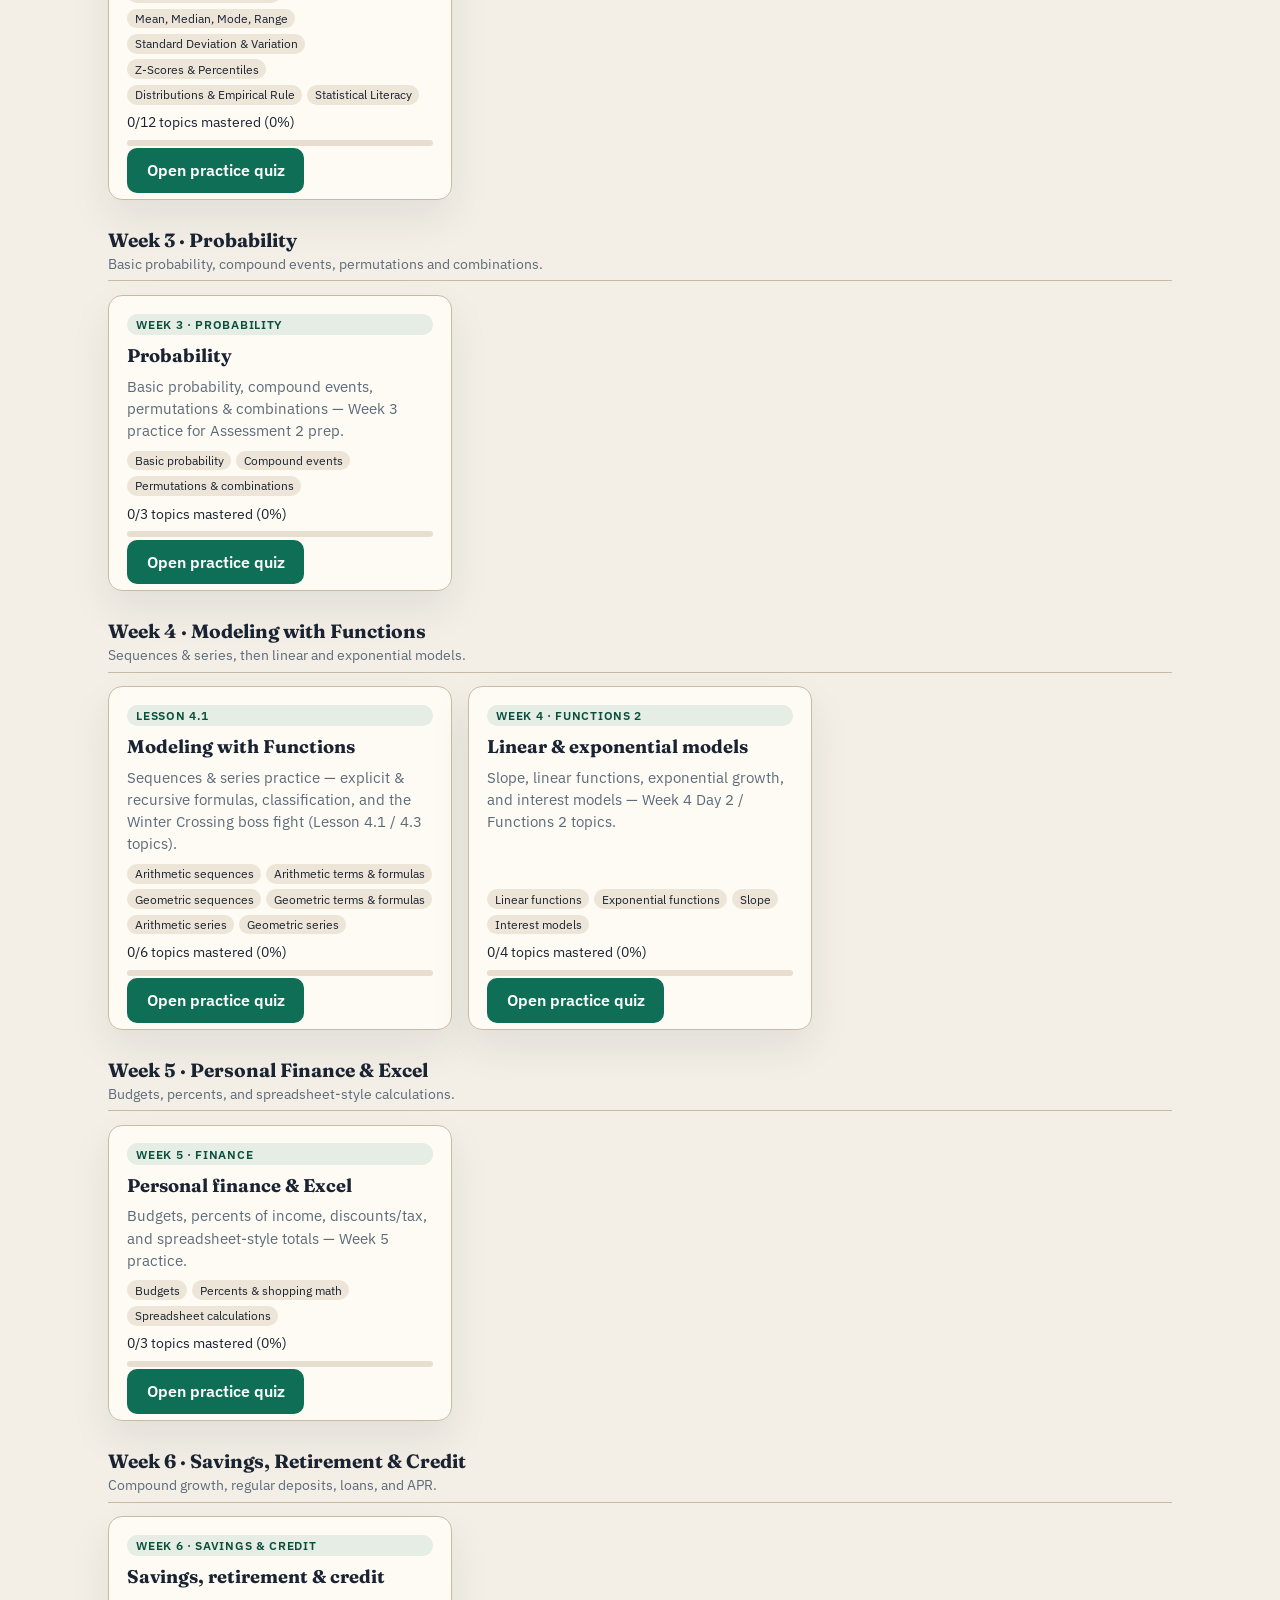
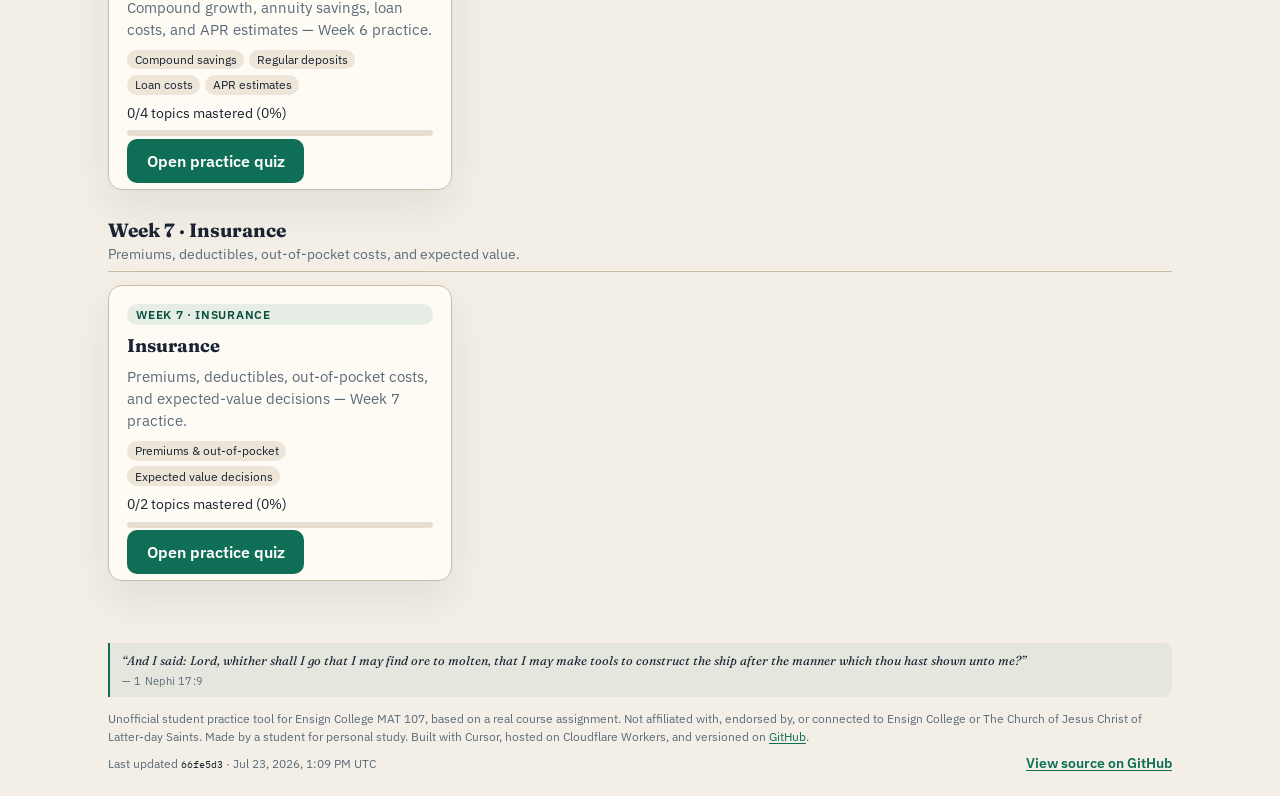
==== commit 3259508f: "Group hub quizzes by week and show commit hash in the footer. Match the Canvas week layout on the pr" ====
--- a/index.html
+++ b/index.html
@@ -25,9 +25,9 @@
     </section>
 
     <section class="course-section">
-      <h2 data-i18n="course.assessments_heading">Practice quizzes</h2>
-      <p class="muted section-blurb" data-i18n="course.assessments_blurb">Pick a quiz below. Master each topic with 10 unaided correct answers.</p>
-      <div id="assessment-list" class="card-grid" aria-live="polite"></div>
+      <h2 data-i18n="course.assessments_heading">Practice by week</h2>
+      <p class="muted section-blurb" data-i18n="course.assessments_blurb">Quizzes are grouped to match the Canvas course modules. Master each topic with 10 unaided correct answers.</p>
+      <div id="assessment-list" class="week-groups" aria-live="polite"></div>
     </section>
   </main>
 
@@ -38,7 +38,7 @@
     </blockquote>
     <p data-i18n-html="disclaimer">Unofficial student practice tool for Ensign College MAT 107, based on a real course assignment. Not affiliated with, endorsed by, or connected to Ensign College or The Church of Jesus Christ of Latter-day Saints. Made by a student for personal study. Built with Cursor, hosted on Cloudflare Workers, and versioned on <a href="https://github.com/aaronjsmith/mat107" target="_blank" rel="noopener noreferrer">GitHub</a>.</p>
     <div class="footer-meta">
-      <p class="footer-updated"><time datetime="2026-07-23" data-i18n="footer_updated">Last updated July 23, 2026</time></p>
+      <p class="footer-updated"><time id="footer-updated" datetime="">Last updated…</time></p>
       <p class="footer-links"><a href="https://github.com/aaronjsmith/mat107" target="_blank" rel="noopener noreferrer" data-i18n="footer_github">View source on GitHub</a></p>
     </div>
   </footer>
@@ -47,6 +47,8 @@
   <script src="lang/en.js"></script>
   <script src="js/assessments.js"></script>
   <script src="js/i18n.js"></script>
+  <script src="js/build-info.js"></script>
+  <script src="js/footer-updated.js"></script>
   <script src="js/course.js"></script>
 </body>
 </html>
--- a/css/style.css
+++ b/css/style.css
@@ -169,6 +169,20 @@
   color: var(--muted);
 }
 
+.site-footer .footer-updated code {
+  font-family: var(--mono);
+  font-size: 0.8em;
+  color: var(--ink);
+}
+
+.site-footer .footer-updated a {
+  text-decoration: none;
+}
+
+.site-footer .footer-updated a:hover code {
+  text-decoration: underline;
+}
+
 .site-footer .footer-links {
   margin: 0;
   font-size: 0.85rem;
@@ -1480,6 +1494,40 @@
   max-width: 62ch;
 }
 
+.week-groups {
+  display: flex;
+  flex-direction: column;
+  gap: 1.75rem;
+}
+
+.week-group {
+  display: flex;
+  flex-direction: column;
+  gap: 0.85rem;
+}
+
+.week-group-head {
+  display: flex;
+  flex-direction: column;
+  gap: 0.2rem;
+  padding-bottom: 0.35rem;
+  border-bottom: 1px solid var(--line);
+}
+
+.week-group-title {
+  margin: 0;
+  font-family: var(--display);
+  font-size: 1.2rem;
+  line-height: 1.25;
+  color: var(--ink);
+}
+
+.week-group-blurb {
+  margin: 0;
+  font-size: 0.88rem;
+  max-width: 70ch;
+}
+
 .card-grid {
   display: grid;
   grid-template-columns: repeat(auto-fill, minmax(280px, 1fr));
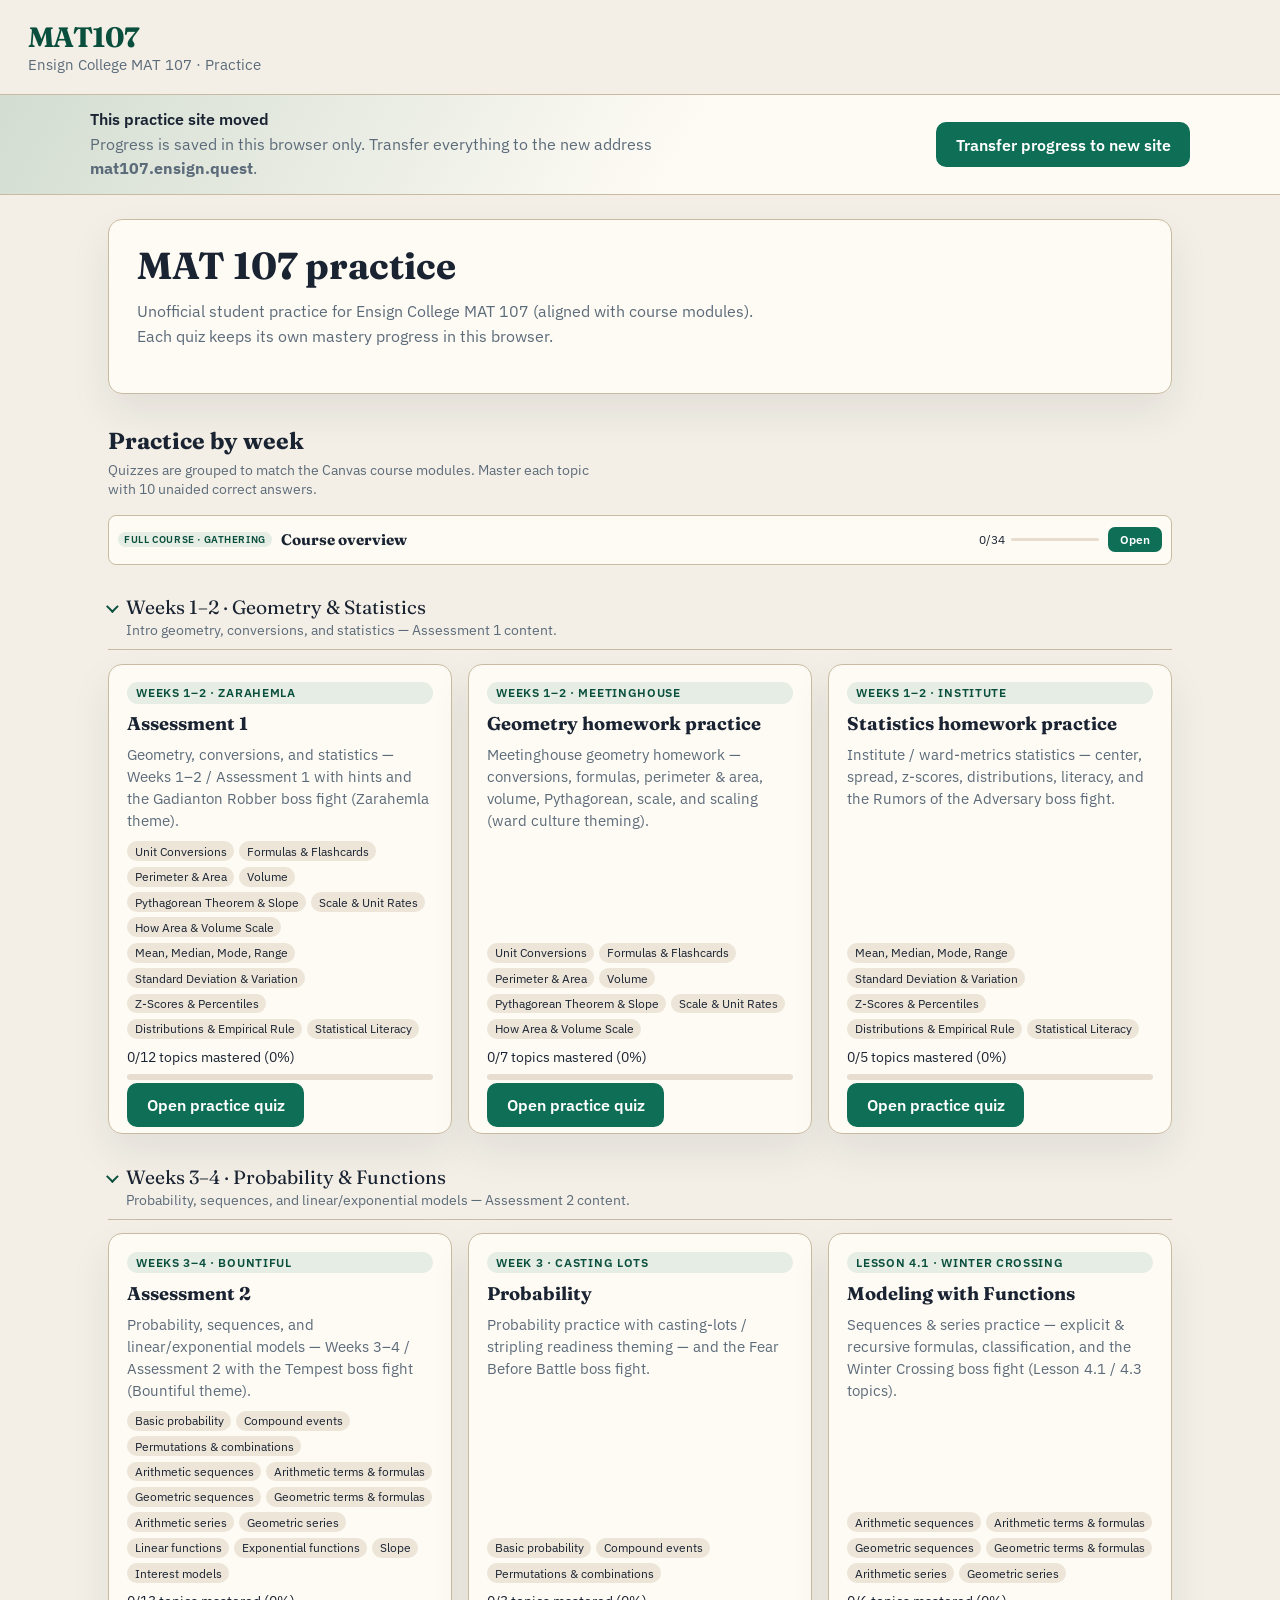
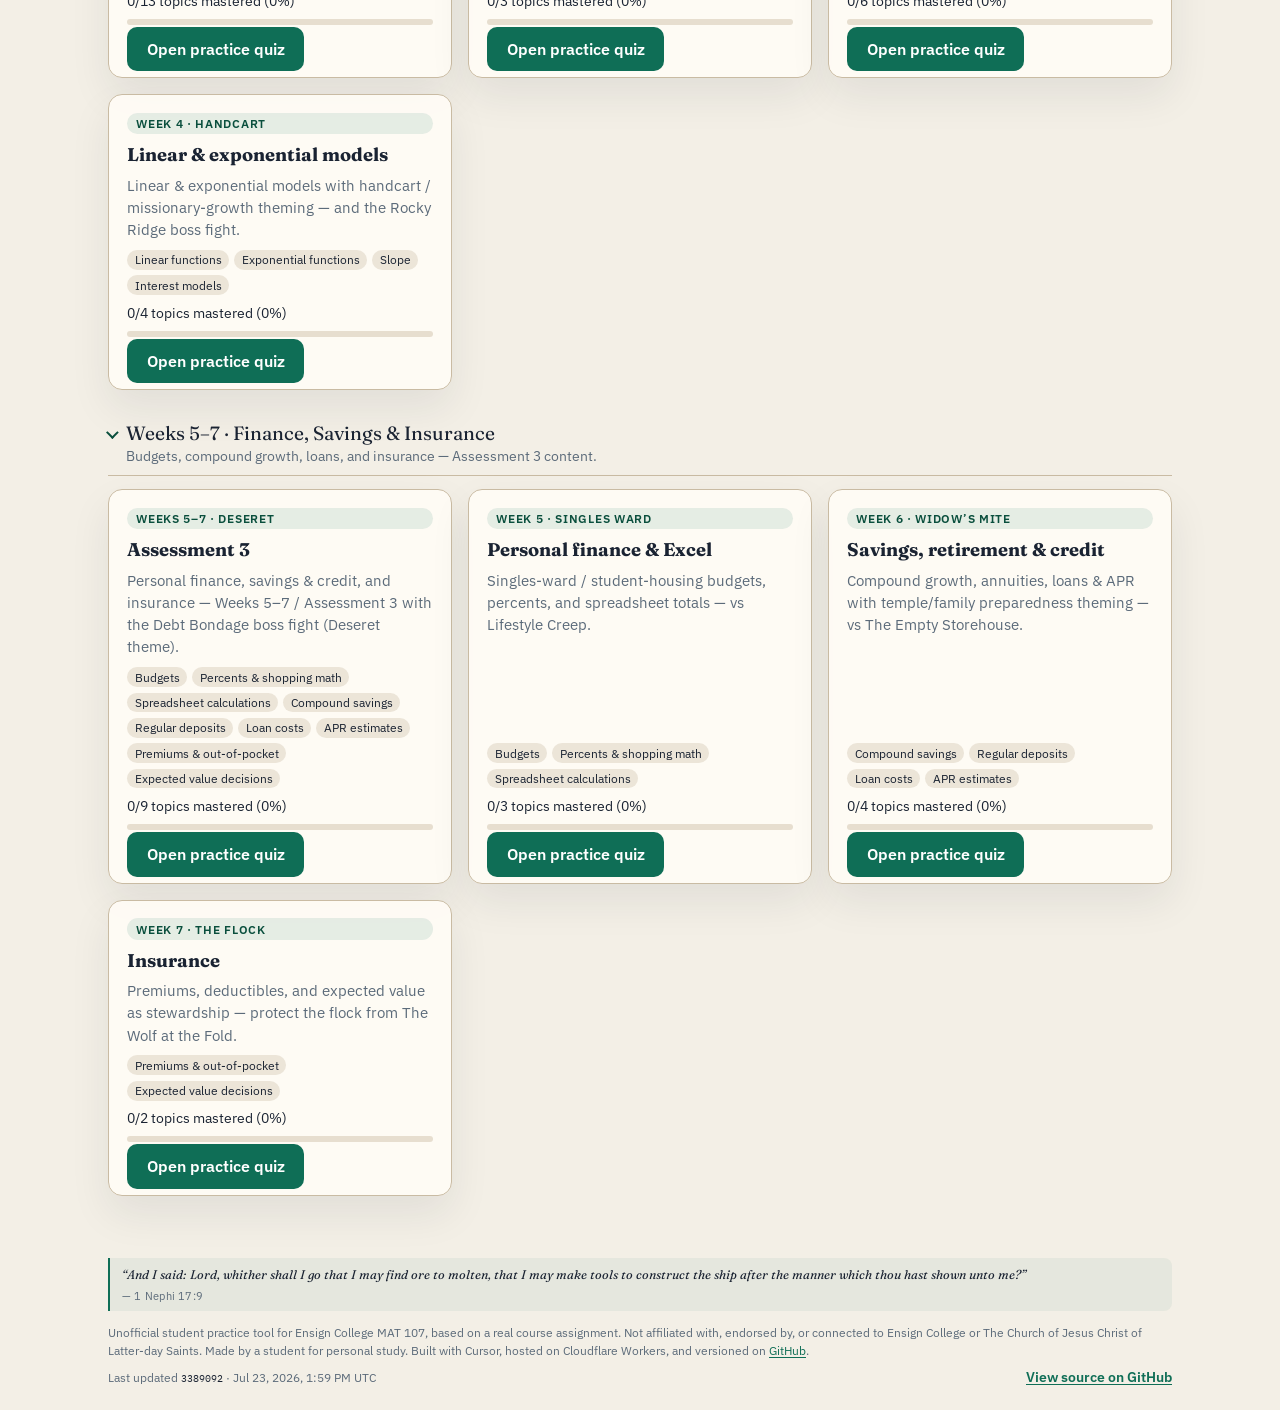
==== commit 2935f288: "Add cross-site progress transfer for the move to mat107.ensign.quest. Co-authored-by: Cursor <cursor" ====
--- a/index.html
+++ b/index.html
@@ -49,6 +49,7 @@
   <script src="js/i18n.js"></script>
   <script src="js/build-info.js"></script>
   <script src="js/footer-updated.js"></script>
+  <script src="js/site-transfer.js"></script>
   <script src="js/course.js"></script>
 </body>
 </html>
--- a/css/style.css
+++ b/css/style.css
@@ -52,6 +52,73 @@
   background: rgba(243, 239, 230, 0.75);
 }
 
+.site-transfer-banner {
+  border-bottom: 1px solid var(--line);
+  background: linear-gradient(
+    120deg,
+    rgba(15, 110, 86, 0.14),
+    rgba(255, 252, 246, 0.95) 55%
+  );
+  padding: 0.9rem 1.75rem;
+}
+
+.site-transfer-banner.is-success {
+  background: var(--good-bg);
+}
+
+.site-transfer-inner {
+  max-width: 1100px;
+  margin: 0 auto;
+  display: flex;
+  flex-wrap: wrap;
+  align-items: center;
+  justify-content: space-between;
+  gap: 0.85rem 1.25rem;
+}
+
+.site-transfer-copy {
+  flex: 1 1 18rem;
+  min-width: 0;
+}
+
+.site-transfer-title {
+  margin: 0 0 0.25rem;
+  font-weight: 600;
+  font-size: 1rem;
+}
+
+.site-transfer-body {
+  margin: 0;
+  color: var(--muted);
+  line-height: 1.45;
+  max-width: 62ch;
+}
+
+.site-transfer-actions {
+  display: flex;
+  flex-direction: column;
+  align-items: flex-start;
+  gap: 0.4rem;
+}
+
+.site-transfer-status {
+  margin: 0;
+  max-width: 28ch;
+  font-size: 0.9rem;
+}
+
+.site-transfer-status.is-ok {
+  color: var(--good);
+}
+
+.site-transfer-status.is-err {
+  color: var(--bad);
+}
+
+.site-transfer-status.is-busy {
+  color: var(--muted);
+}
+
 .top-right {
   display: flex;
   flex-wrap: wrap;
@@ -101,7 +168,7 @@
 .site-footer {
   margin: 0 auto;
   padding: 0.85rem 1.75rem 1.5rem;
-  max-width: 1280px;
+  max-width: 1680px;
   width: 100%;
   box-sizing: border-box;
 }
@@ -214,10 +281,11 @@
 
 .layout {
   display: grid;
-  grid-template-columns: minmax(200px, 240px) minmax(0, 1fr) minmax(200px, 260px);
+  grid-template-columns: minmax(200px, 260px) minmax(0, 1fr) minmax(200px, 280px);
   gap: 1.25rem;
-  padding: 1.25rem 1.75rem 2.5rem;
-  max-width: 1280px;
+  padding: 1.25rem 1.5rem 2.5rem;
+  max-width: 1680px;
+  width: 100%;
   margin: 0 auto;
 }
 
@@ -311,6 +379,24 @@
   font-family: var(--mono);
   font-size: 0.8rem;
   color: var(--muted);
+}
+
+.topic .learned-badge {
+  display: inline-block;
+  margin-left: 0.4rem;
+  padding: 0.08rem 0.38rem;
+  border-radius: 999px;
+  background: rgba(15, 110, 86, 0.16);
+  color: var(--accent-deep);
+  font-size: 0.68rem;
+  font-weight: 600;
+  letter-spacing: 0.04em;
+  text-transform: uppercase;
+  vertical-align: middle;
+}
+
+.topic.topic-learned {
+  border-color: rgba(15, 110, 86, 0.22);
 }
 
 .linkish {
@@ -402,6 +488,10 @@
   display: none !important;
 }
 
+.boss-face.live {
+  animation: boss-live 2.4s ease-in-out infinite;
+}
+
 .boss-face.hit {
   animation: boss-hit 2s ease;
   filter: drop-shadow(0 0 10px rgba(220, 38, 38, 0.95))
@@ -411,6 +501,11 @@
 
 .boss-face.dead {
   animation: boss-dead 0.55s ease;
+}
+
+@keyframes boss-live {
+  0%, 100% { transform: scale(1); }
+  50% { transform: scale(1.06); }
 }
 
 @keyframes boss-hit {
@@ -470,12 +565,322 @@
 .hint.math-text,
 .setup.math-text,
 .calc.math-text {
-  font-family: var(--mono);
+  font-family: var(--font);
+}
+
+.hint.math-rich,
+.setup.math-rich,
+.calc.math-rich {
+  white-space: normal;
+  font-family: var(--font);
+}
+
+.math-doc {
+  display: flex;
+  flex-direction: column;
+  gap: 0.75rem;
+  font-size: 1.22rem;
+  line-height: 1.6;
+}
+
+.math-doc .katex {
+  font-size: 1.42em;
+}
+
+.math-gap {
+  height: 0.35rem;
+}
+
+.math-overview {
+  margin: 0;
+  font-size: 1.22rem;
+  line-height: 1.65;
+  color: var(--ink);
+}
+
+.math-overview .katex {
+  font-size: 1.5em;
+}
+
+.math-overview-label {
+  display: inline-block;
+  margin-right: 0.4rem;
+  padding: 0.08rem 0.4rem;
+  border-radius: 999px;
+  background: rgba(26, 35, 50, 0.08);
+  font-size: 0.78rem;
+  font-weight: 600;
+  letter-spacing: 0.04em;
+  text-transform: uppercase;
+  color: var(--muted);
+  vertical-align: middle;
+}
+
+.math-prose {
+  margin: 0;
+  font-size: 1.22rem;
+  line-height: 1.6;
+  color: var(--ink);
+  word-spacing: 0.04em;
+}
+
+.math-step {
+  display: flex;
+  flex-direction: column;
+  gap: 0.35rem;
+}
+
+.math-step-label {
+  margin: 0;
+  font-family: var(--display);
+  font-size: 0.95rem;
+  font-weight: 600;
+  color: var(--accent-deep);
+  letter-spacing: 0.01em;
+}
+
+.math-block {
+  margin: 0;
+  padding: 0.65rem 0.85rem;
+  background: rgba(255, 252, 246, 0.9);
+  border: 1px solid rgba(201, 187, 163, 0.55);
+  border-radius: 10px;
+  overflow-x: auto;
+  text-align: center;
+}
+
+.math-block .katex-display {
+  margin: 0.2rem 0;
+}
+
+.math-block .katex {
+  font-size: 1.55em;
+}
+
+.math-inline .katex {
+  font-size: 1.48em;
+}
+
+.math-inline .katex .mfrac {
+  font-size: 1.05em;
+}
+
+.math-fallback {
+  font-family: var(--display);
+  font-style: italic;
 }
 
 .choice.math-text {
   text-align: left;
   line-height: 1.5;
+}
+
+.hint {
+  background: rgba(154, 52, 18, 0.08);
+  border-left: 3px solid var(--warn);
+  padding: 0.95rem 1.15rem;
+  font-size: 1.22rem;
+  line-height: 1.6;
+  margin: 0;
+  white-space: pre-wrap;
+  border-radius: 0 10px 10px 0;
+}
+
+.setup {
+  font-family: var(--font);
+  font-size: 1.08rem;
+  line-height: 1.55;
+  background: rgba(15, 110, 86, 0.08);
+  border-left: 3px solid var(--accent);
+  padding: 0.85rem 1.05rem;
+  margin: 0;
+  white-space: pre-wrap;
+  overflow-x: auto;
+  border-radius: 0 10px 10px 0;
+}
+
+.calc {
+  font-family: var(--font);
+  font-size: 1.05rem;
+  line-height: 1.55;
+  background: rgba(30, 58, 95, 0.08);
+  border-left: 3px solid #1e3a5f;
+  padding: 0.85rem 1.05rem;
+  margin: 0;
+  white-space: pre-wrap;
+  overflow-x: auto;
+  border-radius: 0 10px 10px 0;
+}
+
+/* Stylized TI-36X Pro / Casio fx-115ES keycaps in Hint 3 */
+.calc.calc-keys-hint {
+  white-space: normal;
+}
+
+.calc-brand-header {
+  margin: 0;
+  font-size: 0.95rem;
+  font-weight: 600;
+  color: var(--ink);
+  letter-spacing: 0.01em;
+}
+
+.calc-seq {
+  display: flex;
+  flex-wrap: wrap;
+  align-items: center;
+  gap: 0.38rem 0.42rem;
+  margin: 0.15rem 0 0.35rem;
+  padding: 0.55rem 0.6rem;
+  border-radius: 10px;
+  background: rgba(255, 255, 255, 0.55);
+  border: 1px solid rgba(30, 58, 95, 0.12);
+}
+
+.calc-doc--ti .calc-seq {
+  background: linear-gradient(180deg, #2a3140 0%, #1c2230 100%);
+  border-color: #0f141c;
+}
+
+.calc-doc--casio .calc-seq {
+  background: linear-gradient(180deg, #ebe6d8 0%, #ddd6c4 100%);
+  border-color: #c4bba6;
+}
+
+.calc-seq-text {
+  font-size: 0.92rem;
+  font-weight: 500;
+  color: var(--muted);
+  margin: 0 0.15rem;
+}
+
+.calc-doc--ti .calc-seq-text {
+  color: #c5ccd8;
+}
+
+.calc-doc--casio .calc-seq-text {
+  color: #5a5548;
+}
+
+.calc-keycap {
+  display: inline-flex;
+  align-items: center;
+  justify-content: center;
+  box-sizing: border-box;
+  min-width: 1.9rem;
+  height: 1.9rem;
+  padding: 0 0.42rem;
+  margin: 0;
+  border-radius: 0.38rem;
+  font-family: var(--mono);
+  font-size: 0.78rem;
+  font-weight: 700;
+  font-style: normal;
+  line-height: 1;
+  letter-spacing: 0.01em;
+  user-select: none;
+  cursor: default;
+  box-shadow:
+    inset 0 1px 0 rgba(255, 255, 255, 0.28),
+    inset 0 -2px 0 rgba(0, 0, 0, 0.18),
+    0 1px 2px rgba(0, 0, 0, 0.18);
+}
+
+.calc-keycap-label {
+  display: block;
+  transform: translateY(-0.5px);
+}
+
+/* TI-36X Pro — blue 2nd, ivory digits, charcoal ops/fn, dark enter */
+.calc-keycap--ti.calc-keycap--num {
+  background: linear-gradient(180deg, #f4f3ea 0%, #ddd9cb 100%);
+  color: #1a1a1a;
+  border: 1px solid #a8a498;
+}
+
+.calc-keycap--ti.calc-keycap--fn {
+  background: linear-gradient(180deg, #6e7686 0%, #4a5160 100%);
+  color: #fff;
+  border: 1px solid #2e3440;
+  font-size: 0.72rem;
+}
+
+.calc-keycap--ti.calc-keycap--op {
+  background: linear-gradient(180deg, #454c5a 0%, #2a303c 100%);
+  color: #fff;
+  border: 1px solid #171c26;
+}
+
+.calc-keycap--ti.calc-keycap--shift {
+  background: linear-gradient(180deg, #4a9aef 0%, #2b6fc7 100%);
+  color: #fff;
+  border: 1px solid #1a5080;
+  min-width: 2.35rem;
+  font-size: 0.7rem;
+  letter-spacing: 0.04em;
+}
+
+.calc-keycap--ti.calc-keycap--enter {
+  background: linear-gradient(180deg, #3f4654 0%, #252b36 100%);
+  color: #fff;
+  border: 1px solid #12161e;
+  min-width: 2.35rem;
+}
+
+/* Casio fx-115ES / 991ES — yellow SHIFT, white digits, soft-gray fn/ops */
+.calc-keycap--casio {
+  border-radius: 0.5rem;
+}
+
+.calc-keycap--casio.calc-keycap--num {
+  background: linear-gradient(180deg, #ffffff 0%, #eef0f3 100%);
+  color: #1a1a1a;
+  border: 1px solid #b8bec6;
+}
+
+.calc-keycap--casio.calc-keycap--fn {
+  background: linear-gradient(180deg, #e4e6ea 0%, #c8ccd3 100%);
+  color: #1a1a1a;
+  border: 1px solid #9aa1ab;
+  font-size: 0.72rem;
+}
+
+.calc-keycap--casio.calc-keycap--op {
+  background: linear-gradient(180deg, #dce0e6 0%, #bdc3cc 100%);
+  color: #1a1a1a;
+  border: 1px solid #8e96a1;
+}
+
+.calc-keycap--casio.calc-keycap--shift {
+  background: linear-gradient(180deg, #f7d84a 0%, #e0b61c 100%);
+  color: #1a1a1a;
+  border: 1px solid #c49a0e;
+  min-width: 2.6rem;
+  font-size: 0.65rem;
+  letter-spacing: 0.03em;
+}
+
+.calc-keycap--casio.calc-keycap--enter {
+  background: linear-gradient(180deg, #5c6b7c 0%, #3d4a58 100%);
+  color: #fff;
+  border: 1px solid #2a3340;
+  min-width: 2.35rem;
+}
+
+@media (max-width: 560px) {
+  .calc-keycap {
+    min-width: 1.7rem;
+    height: 1.7rem;
+    padding: 0 0.32rem;
+    font-size: 0.72rem;
+  }
+
+  .calc-keycap--ti.calc-keycap--shift,
+  .calc-keycap--ti.calc-keycap--enter,
+  .calc-keycap--casio.calc-keycap--shift,
+  .calc-keycap--casio.calc-keycap--enter {
+    min-width: 2.1rem;
+  }
 }
 
 .figure {
@@ -633,47 +1038,71 @@
   margin-bottom: 1rem;
 }
 
-.hint {
-  background: rgba(154, 52, 18, 0.08);
-  border-left: 3px solid var(--warn);
-  padding: 0.65rem 0.85rem;
-  font-size: 0.95rem;
-  margin: 0;
-  white-space: pre-wrap;
-}
-
-.setup {
-  font-family: var(--mono);
-  font-size: 0.95rem;
-  line-height: 1.45;
-  background: rgba(15, 110, 86, 0.08);
-  border-left: 3px solid var(--accent);
-  padding: 0.75rem 0.9rem;
-  margin: 0;
-  white-space: pre-wrap;
-  overflow-x: auto;
-}
-
-.calc {
-  font-family: var(--mono);
-  font-size: 0.88rem;
-  line-height: 1.45;
-  background: rgba(30, 58, 95, 0.08);
-  border-left: 3px solid #1e3a5f;
-  padding: 0.75rem 0.9rem;
-  margin: 0;
-  white-space: pre-wrap;
-  overflow-x: auto;
-}
-
 .clarify {
-  font-size: 0.95rem;
-  line-height: 1.5;
+  font-size: 1.08rem;
+  line-height: 1.55;
   background: rgba(124, 58, 237, 0.07);
   border-left: 3px solid #7c3aed;
-  padding: 0.75rem 0.9rem;
+  padding: 0.85rem 1.05rem;
   margin: 0;
   white-space: pre-wrap;
+}
+
+.teach {
+  font-size: 1.15rem;
+  line-height: 1.55;
+  background: rgba(15, 110, 86, 0.1);
+  border-left: 3px solid var(--accent);
+  padding: 0.9rem 1.1rem;
+  margin: 0;
+  border-radius: 0 10px 10px 0;
+}
+
+.teach-badge {
+  display: inline-block;
+  margin: 0 0 0.55rem;
+  padding: 0.1rem 0.45rem;
+  border-radius: 999px;
+  background: rgba(15, 110, 86, 0.16);
+  font-size: 0.78rem;
+  font-weight: 600;
+  letter-spacing: 0.03em;
+  text-transform: uppercase;
+  color: var(--accent-deep);
+}
+
+.teach-block {
+  margin: 0.55rem 0 0;
+}
+
+.teach-block:first-of-type {
+  margin-top: 0.15rem;
+}
+
+.teach-label {
+  margin: 0 0 0.25rem;
+  font-family: var(--display);
+  font-size: 0.92rem;
+  font-weight: 600;
+  color: var(--accent-deep);
+}
+
+.teach-body {
+  margin: 0;
+  font-size: 1.15rem;
+  line-height: 1.55;
+}
+
+.teach-answer .teach-body {
+  font-family: var(--display);
+  font-size: 1.35rem;
+  font-weight: 600;
+}
+
+.teach-note {
+  margin: 0.65rem 0 0;
+  font-size: 0.92rem;
+  color: var(--muted);
 }
 
 .clarify.ai {
@@ -1506,6 +1935,15 @@
   gap: 0.85rem;
 }
 
+.week-group.is-collapsed {
+  gap: 0;
+}
+
+.week-group.is-collapsed .week-group-head {
+  padding-bottom: 0;
+  border-bottom-color: transparent;
+}
+
 .week-group-head {
   display: flex;
   flex-direction: column;
@@ -1514,6 +1952,54 @@
   border-bottom: 1px solid var(--line);
 }
 
+.week-group-toggle {
+  display: flex;
+  align-items: flex-start;
+  gap: 0.55rem;
+  width: 100%;
+  margin: 0;
+  padding: 0.15rem 0;
+  border: 0;
+  background: transparent;
+  color: inherit;
+  font: inherit;
+  text-align: left;
+  cursor: pointer;
+  border-radius: 6px;
+}
+
+.week-group-toggle:hover .week-group-title {
+  color: var(--accent-deep);
+}
+
+.week-group-toggle:focus-visible {
+  outline: 2px solid var(--accent);
+  outline-offset: 3px;
+}
+
+.week-group-chevron {
+  flex-shrink: 0;
+  width: 0.55rem;
+  height: 0.55rem;
+  margin-top: 0.45rem;
+  border-right: 2px solid var(--accent-deep);
+  border-bottom: 2px solid var(--accent-deep);
+  transform: rotate(45deg);
+  transition: transform 0.18s ease;
+}
+
+.week-group.is-collapsed .week-group-chevron {
+  transform: rotate(-45deg);
+  margin-top: 0.35rem;
+}
+
+.week-group-toggle-text {
+  display: flex;
+  flex-direction: column;
+  gap: 0.15rem;
+  min-width: 0;
+}
+
 .week-group-title {
   margin: 0;
   font-family: var(--display);
@@ -1528,10 +2014,30 @@
   max-width: 70ch;
 }
 
+.week-group-body[hidden] {
+  display: none;
+}
+
+.visually-hidden {
+  position: absolute;
+  width: 1px;
+  height: 1px;
+  padding: 0;
+  margin: -1px;
+  overflow: hidden;
+  clip: rect(0, 0, 0, 0);
+  white-space: nowrap;
+  border: 0;
+}
+
 .card-grid {
   display: grid;
   grid-template-columns: repeat(auto-fill, minmax(280px, 1fr));
   gap: 1rem;
+}
+
+.card-grid--compact {
+  grid-template-columns: 1fr;
 }
 
 .course-card {
@@ -1657,6 +2163,76 @@
   opacity: 0.88;
 }
 
+/* Full-course overview: single compact row, max 50px including padding/border */
+.assessment-card--compact {
+  height: 50px;
+  max-height: 50px;
+  padding: 0 0.55rem;
+  gap: 0;
+  overflow: hidden;
+  box-shadow: none;
+  border-radius: 8px;
+}
+
+.assessment-card--compact .compact-row {
+  display: flex;
+  align-items: center;
+  gap: 0.55rem;
+  height: 100%;
+  min-width: 0;
+}
+
+.assessment-card--compact .card-badge {
+  flex-shrink: 0;
+  font-size: 0.62rem;
+  padding: 0.08rem 0.4rem;
+  line-height: 1.2;
+}
+
+.assessment-card--compact h3 {
+  flex: 1 1 auto;
+  min-width: 0;
+  margin: 0;
+  font-size: 0.95rem;
+  line-height: 1.2;
+  white-space: nowrap;
+  overflow: hidden;
+  text-overflow: ellipsis;
+}
+
+.compact-progress {
+  display: flex;
+  align-items: center;
+  gap: 0.4rem;
+  flex: 0 1 7.5rem;
+  min-width: 4.5rem;
+  max-width: 9rem;
+}
+
+.compact-progress-label {
+  flex-shrink: 0;
+  font-size: 0.72rem;
+  font-variant-numeric: tabular-nums;
+  color: var(--ink);
+  line-height: 1;
+}
+
+.progress-bar--thin {
+  flex: 1 1 auto;
+  height: 3px;
+  min-width: 2.5rem;
+}
+
+.card-btn--compact {
+  flex-shrink: 0;
+  width: auto;
+  padding: 0.28rem 0.7rem;
+  font-size: 0.78rem;
+  line-height: 1.1;
+  border-radius: 7px;
+  white-space: nowrap;
+}
+
 .card-grid-single {
   grid-template-columns: 1fr;
   max-width: 42rem;
@@ -1666,4 +2242,17 @@
   .course-layout {
     padding: 1rem 1rem 2.5rem;
   }
-}
+
+  .assessment-card--compact .compact-row {
+    gap: 0.4rem;
+  }
+
+  .compact-progress {
+    flex: 0 1 5.5rem;
+    max-width: 6.5rem;
+  }
+
+  .assessment-card--compact h3 {
+    font-size: 0.88rem;
+  }
+}
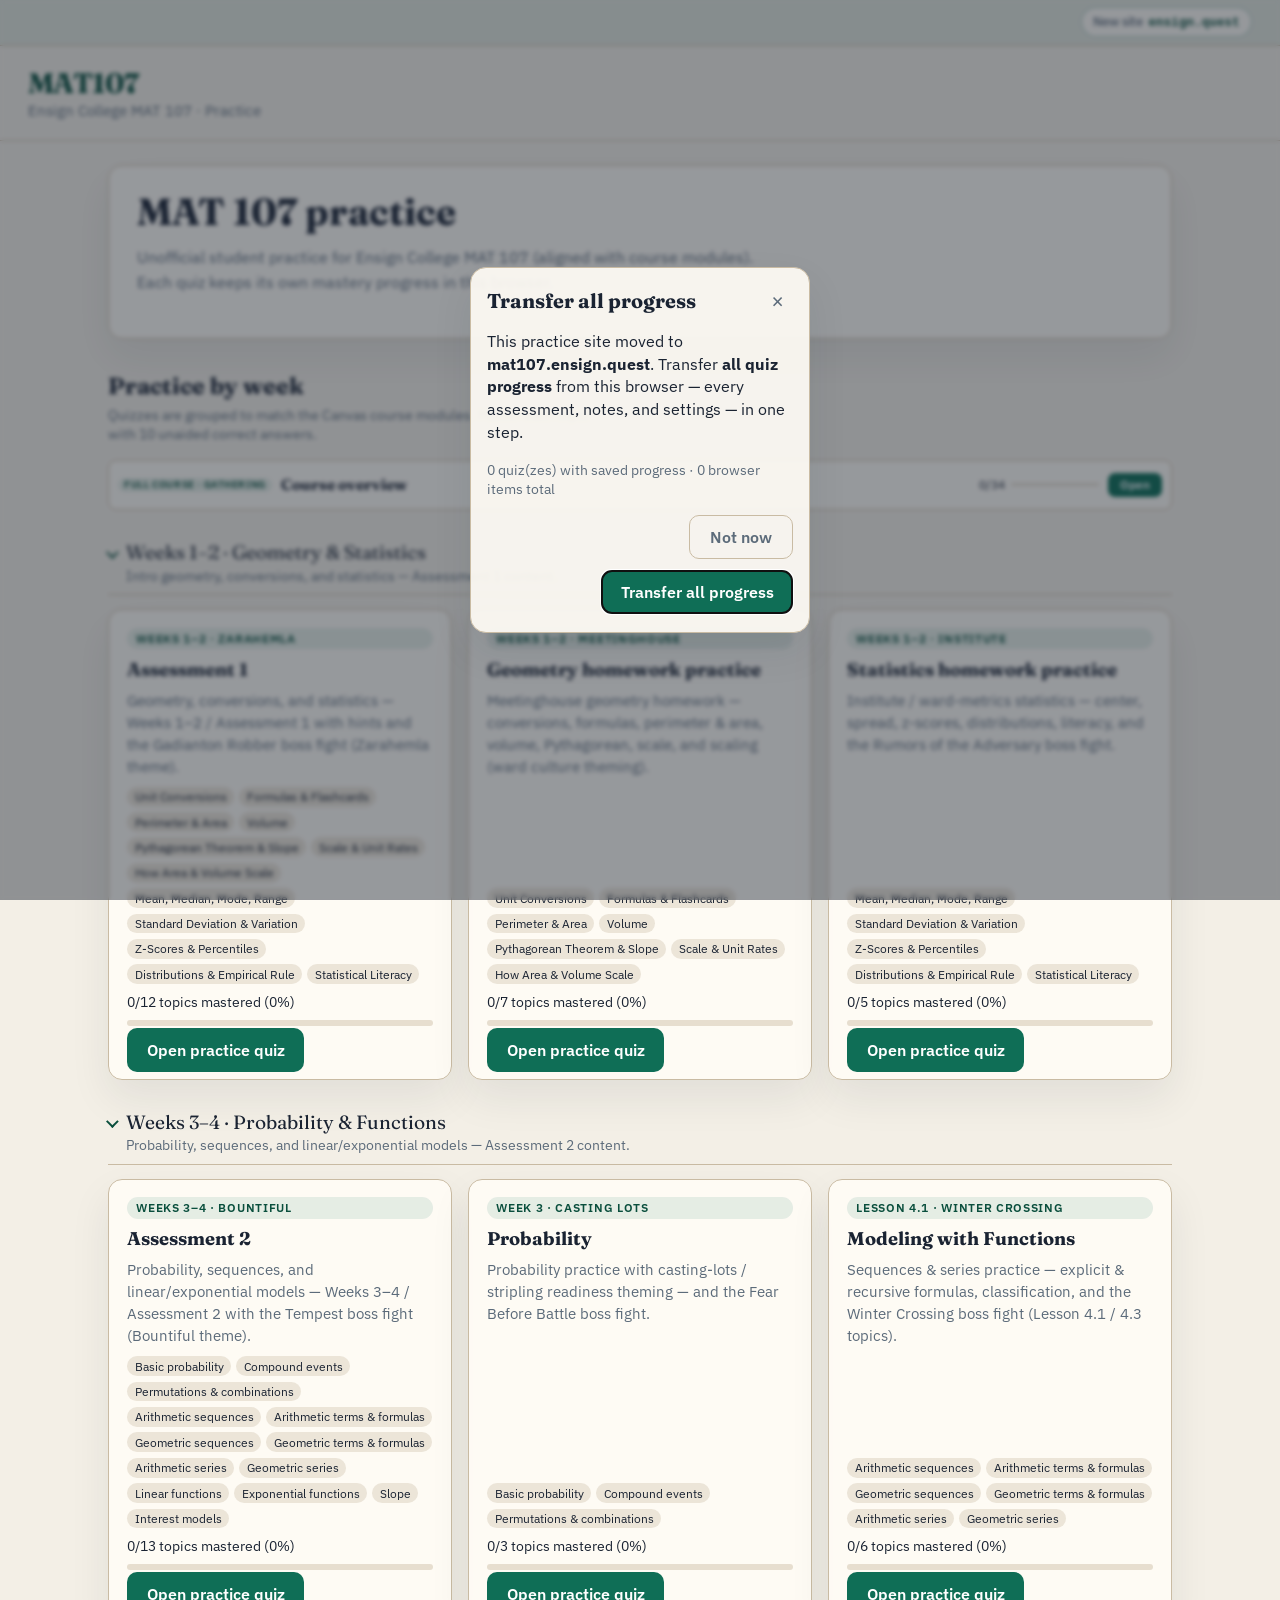
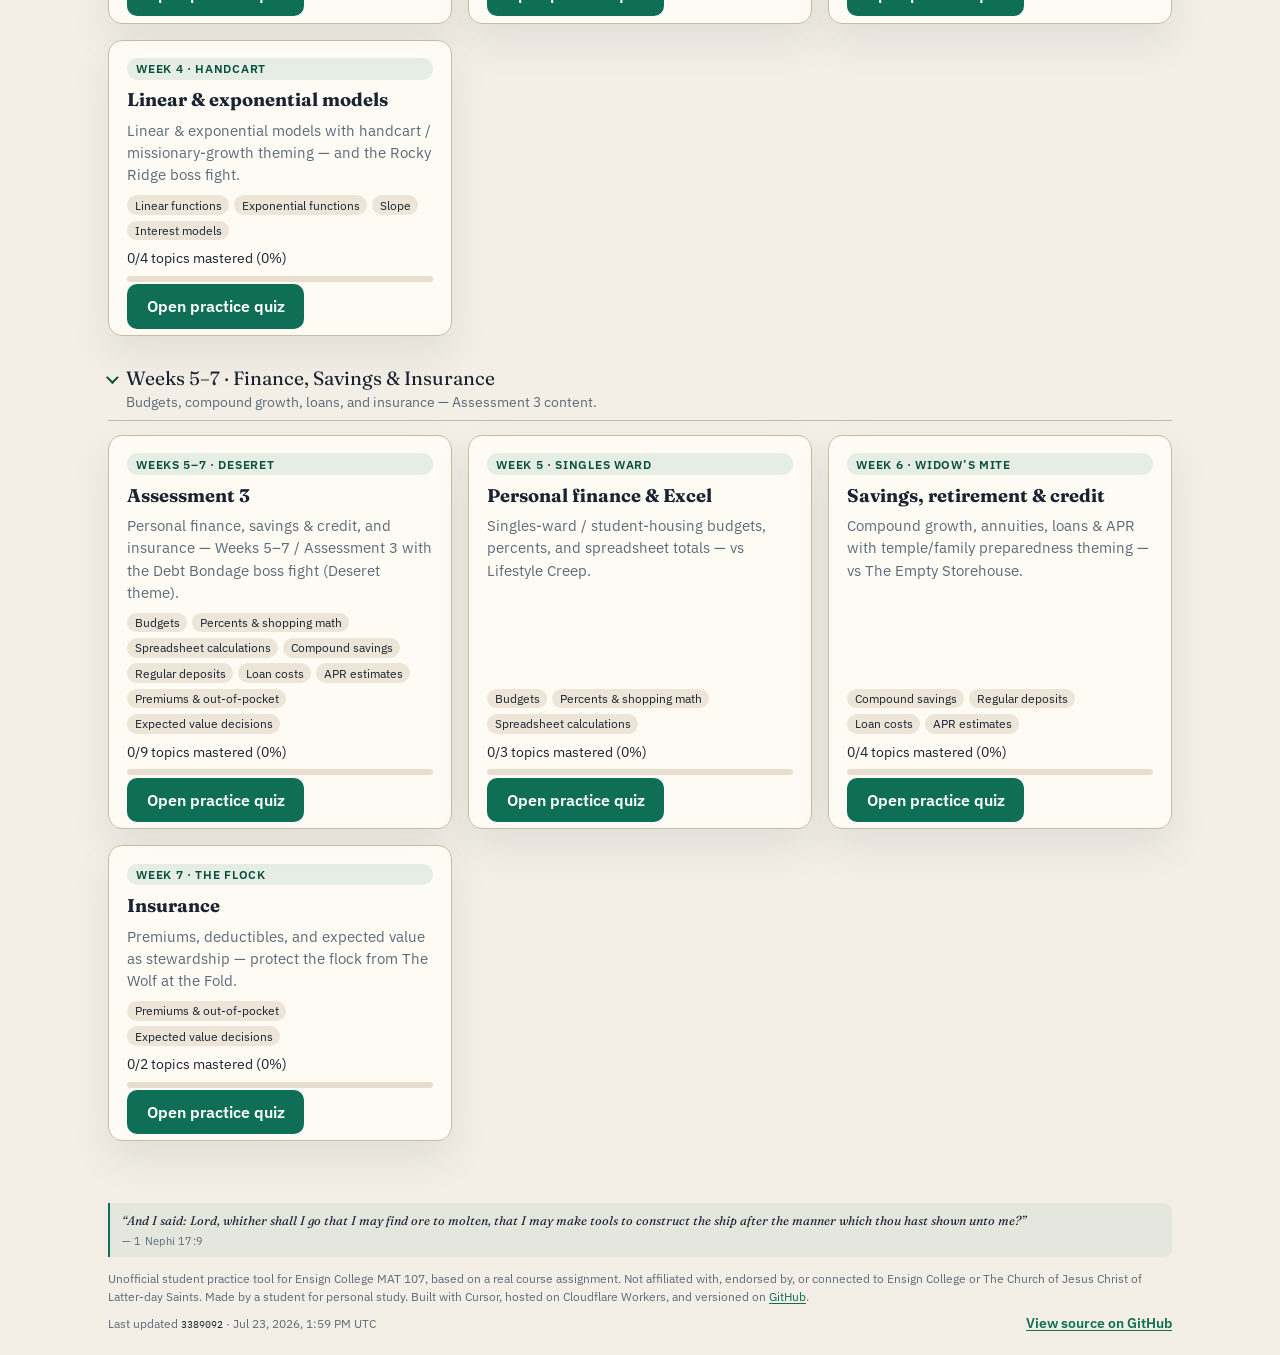
==== commit b1ca3ffb: "Move the ensign.quest badge to a top bar and adopt its favicon. Co-authored-by: Cursor <cursoragent@" ====
--- a/index.html
+++ b/index.html
@@ -4,6 +4,9 @@
   <meta charset="UTF-8" />
   <meta name="viewport" content="width=device-width, initial-scale=1" />
   <title>Ensign College MAT 107 · Practice</title>
+  <link rel="icon" href="favicon.ico" sizes="any" />
+  <link rel="icon" type="image/png" href="assets/favicon-32.png" sizes="32x32" />
+  <link rel="apple-touch-icon" href="assets/apple-touch-icon.png" />
   <link rel="preconnect" href="https://fonts.googleapis.com" />
   <link rel="preconnect" href="https://fonts.gstatic.com" crossorigin />
   <link href="https://fonts.googleapis.com/css2?family=Fraunces:opsz,wght@9..144,500;9..144,700&family=IBM+Plex+Sans:wght@400;500;600&family=IBM+Plex+Mono:wght@400;500&display=swap" rel="stylesheet" />
--- a/css/style.css
+++ b/css/style.css
@@ -52,59 +52,59 @@
   background: rgba(243, 239, 230, 0.75);
 }
 
-.site-transfer-banner {
+.site-canonical-bar {
+  display: flex;
+  justify-content: flex-end;
+  align-items: center;
+  padding: 0.45rem 1.75rem;
   border-bottom: 1px solid var(--line);
-  background: linear-gradient(
-    120deg,
-    rgba(15, 110, 86, 0.14),
-    rgba(255, 252, 246, 0.95) 55%
-  );
-  padding: 0.9rem 1.75rem;
-}
-
-.site-transfer-banner.is-success {
-  background: var(--good-bg);
-}
-
-.site-transfer-inner {
-  max-width: 1100px;
-  margin: 0 auto;
-  display: flex;
-  flex-wrap: wrap;
-  align-items: center;
-  justify-content: space-between;
-  gap: 0.85rem 1.25rem;
-}
-
-.site-transfer-copy {
-  flex: 1 1 18rem;
-  min-width: 0;
-}
-
-.site-transfer-title {
-  margin: 0 0 0.25rem;
-  font-weight: 600;
-  font-size: 1rem;
-}
-
-.site-transfer-body {
-  margin: 0;
-  color: var(--muted);
-  line-height: 1.45;
-  max-width: 62ch;
-}
-
-.site-transfer-actions {
-  display: flex;
-  flex-direction: column;
-  align-items: flex-start;
-  gap: 0.4rem;
+  background: rgba(15, 110, 86, 0.08);
+}
+
+.site-canonical-badge {
+  display: inline-flex;
+  align-items: baseline;
+  gap: 0.35rem;
+  padding: 0.35rem 0.7rem;
+  border: 1px solid rgba(15, 110, 86, 0.35);
+  border-radius: 999px;
+  background: rgba(255, 252, 246, 0.92);
+  color: var(--accent-deep);
+  text-decoration: none;
+  font-size: 0.82rem;
+  font-weight: 600;
+  line-height: 1.2;
+  white-space: nowrap;
+}
+
+.site-canonical-badge:hover {
+  background: #fff;
+  border-color: rgba(15, 110, 86, 0.5);
+}
+
+.site-canonical-badge-label {
+  color: var(--muted);
+  font-weight: 500;
+}
+
+.site-canonical-badge-host {
+  font-family: var(--mono);
+  font-size: 0.78rem;
+  letter-spacing: 0.01em;
+}
+
+.site-transfer-card {
+  width: min(100%, 420px);
+}
+
+.site-transfer-summary {
+  margin: -0.55rem 0 0.85rem;
+  font-size: 0.92rem;
 }
 
 .site-transfer-status {
-  margin: 0;
-  max-width: 28ch;
-  font-size: 0.9rem;
+  margin: 0 0 0.85rem;
+  font-size: 0.92rem;
 }
 
 .site-transfer-status.is-ok {
@@ -117,6 +117,21 @@
 
 .site-transfer-status.is-busy {
   color: var(--muted);
+}
+
+.site-transfer-toast {
+  position: fixed;
+  top: 1rem;
+  right: 1rem;
+  z-index: 100;
+  max-width: min(90vw, 24rem);
+  padding: 0.75rem 1rem;
+  border: 1px solid var(--line);
+  border-radius: 12px;
+  background: var(--good-bg);
+  color: var(--good);
+  box-shadow: var(--shadow);
+  font-weight: 600;
 }
 
 .top-right {
